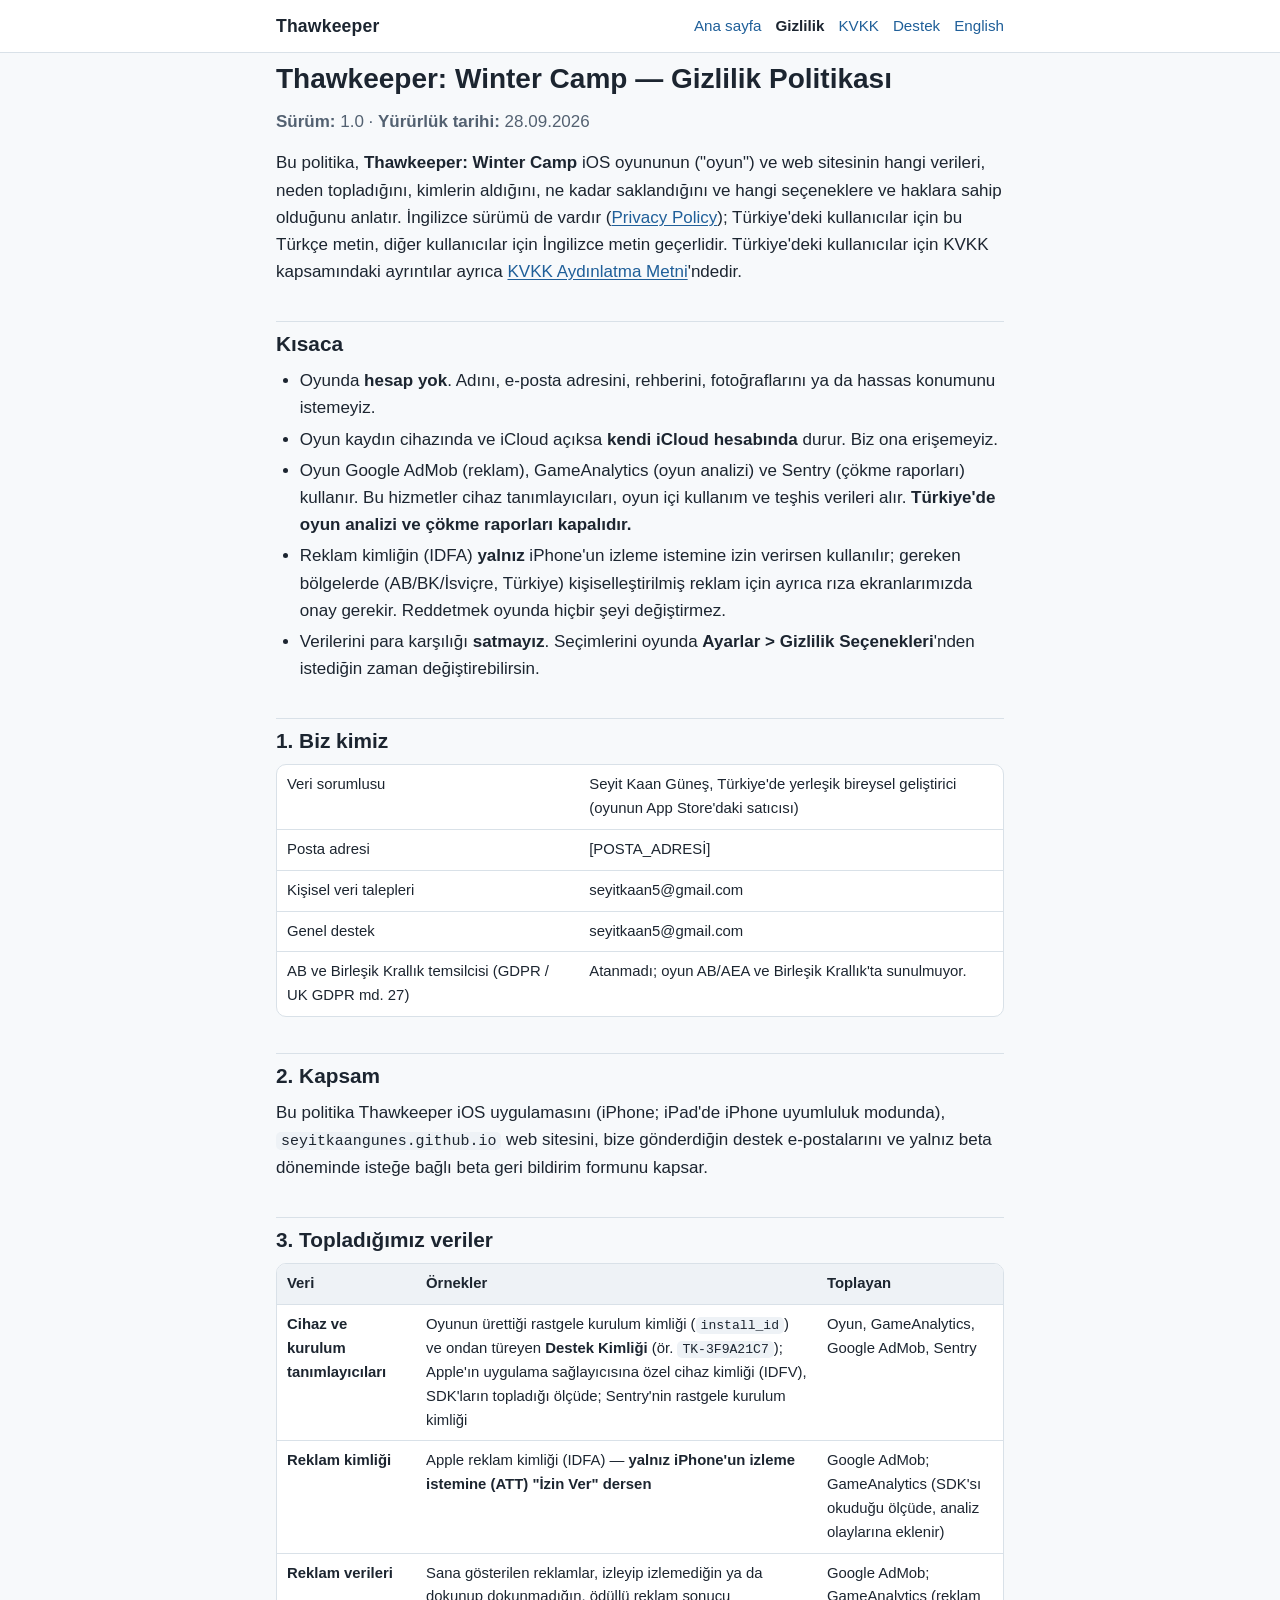
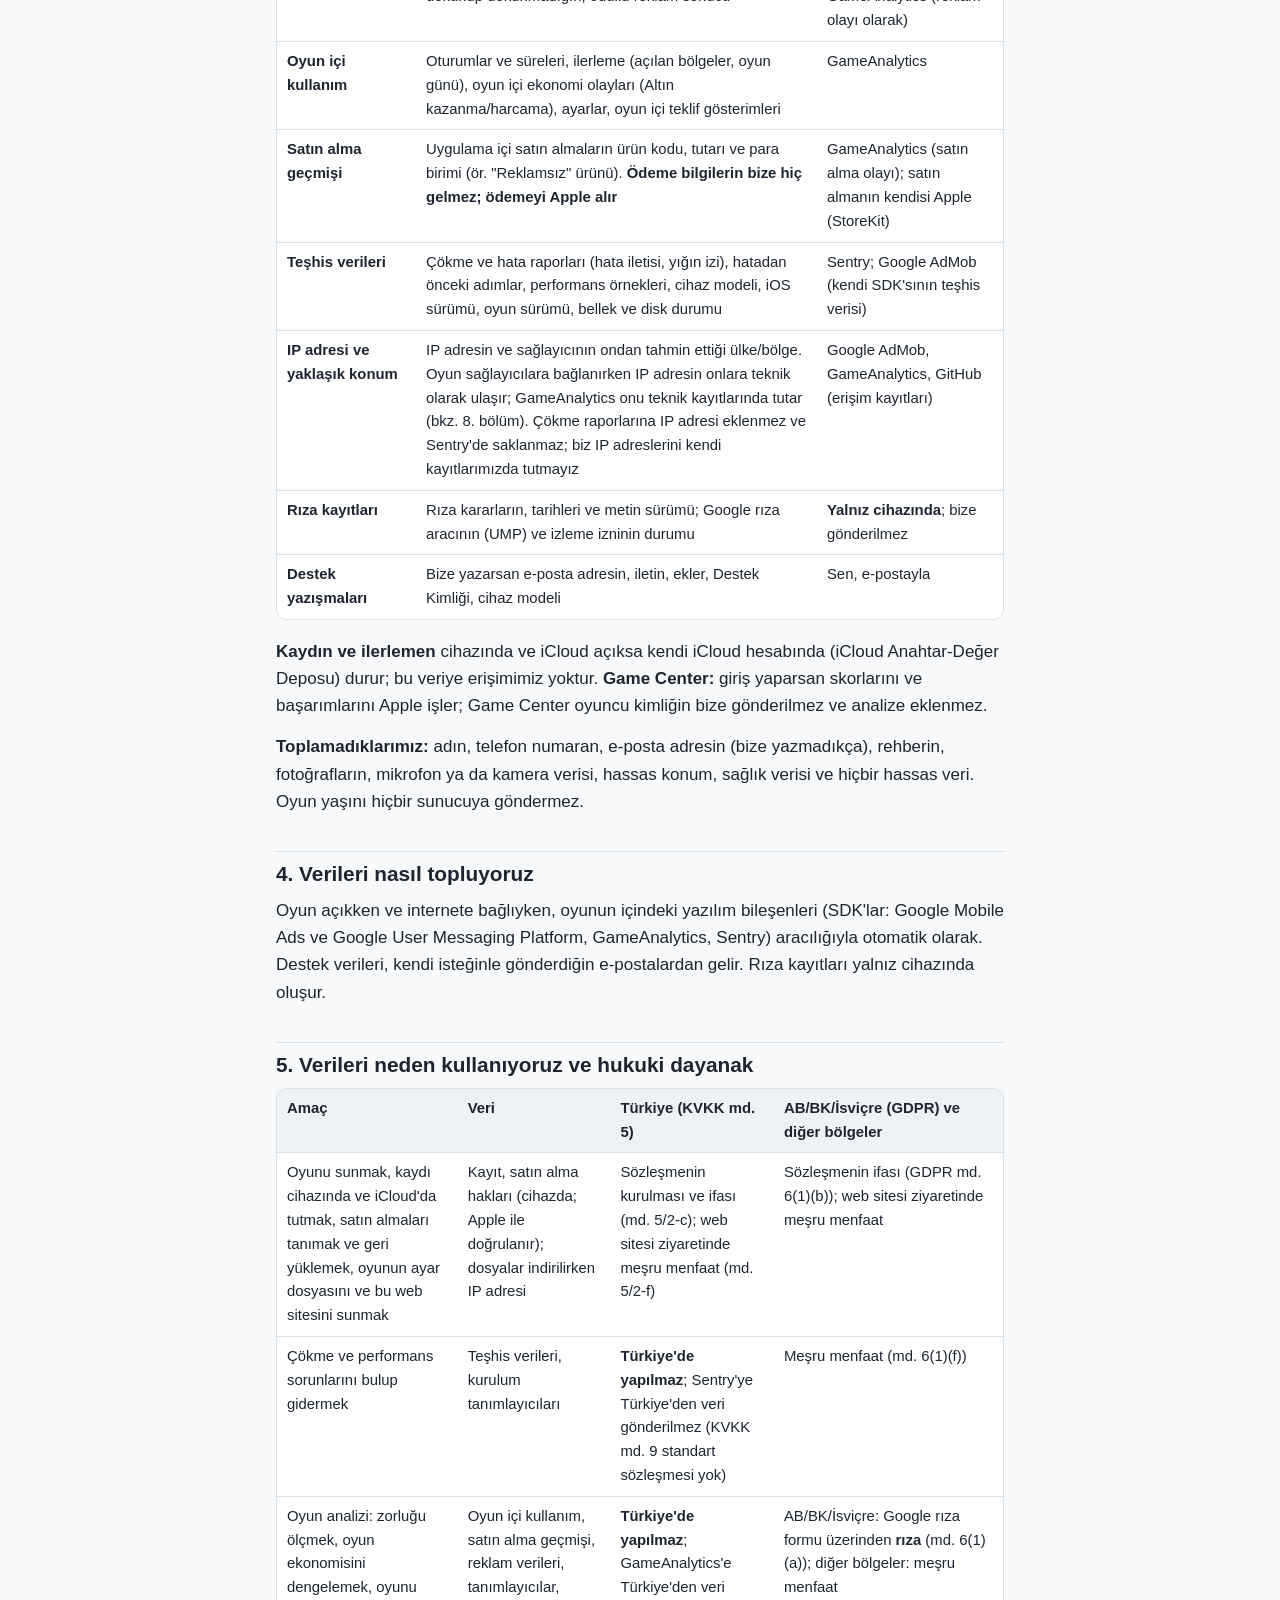
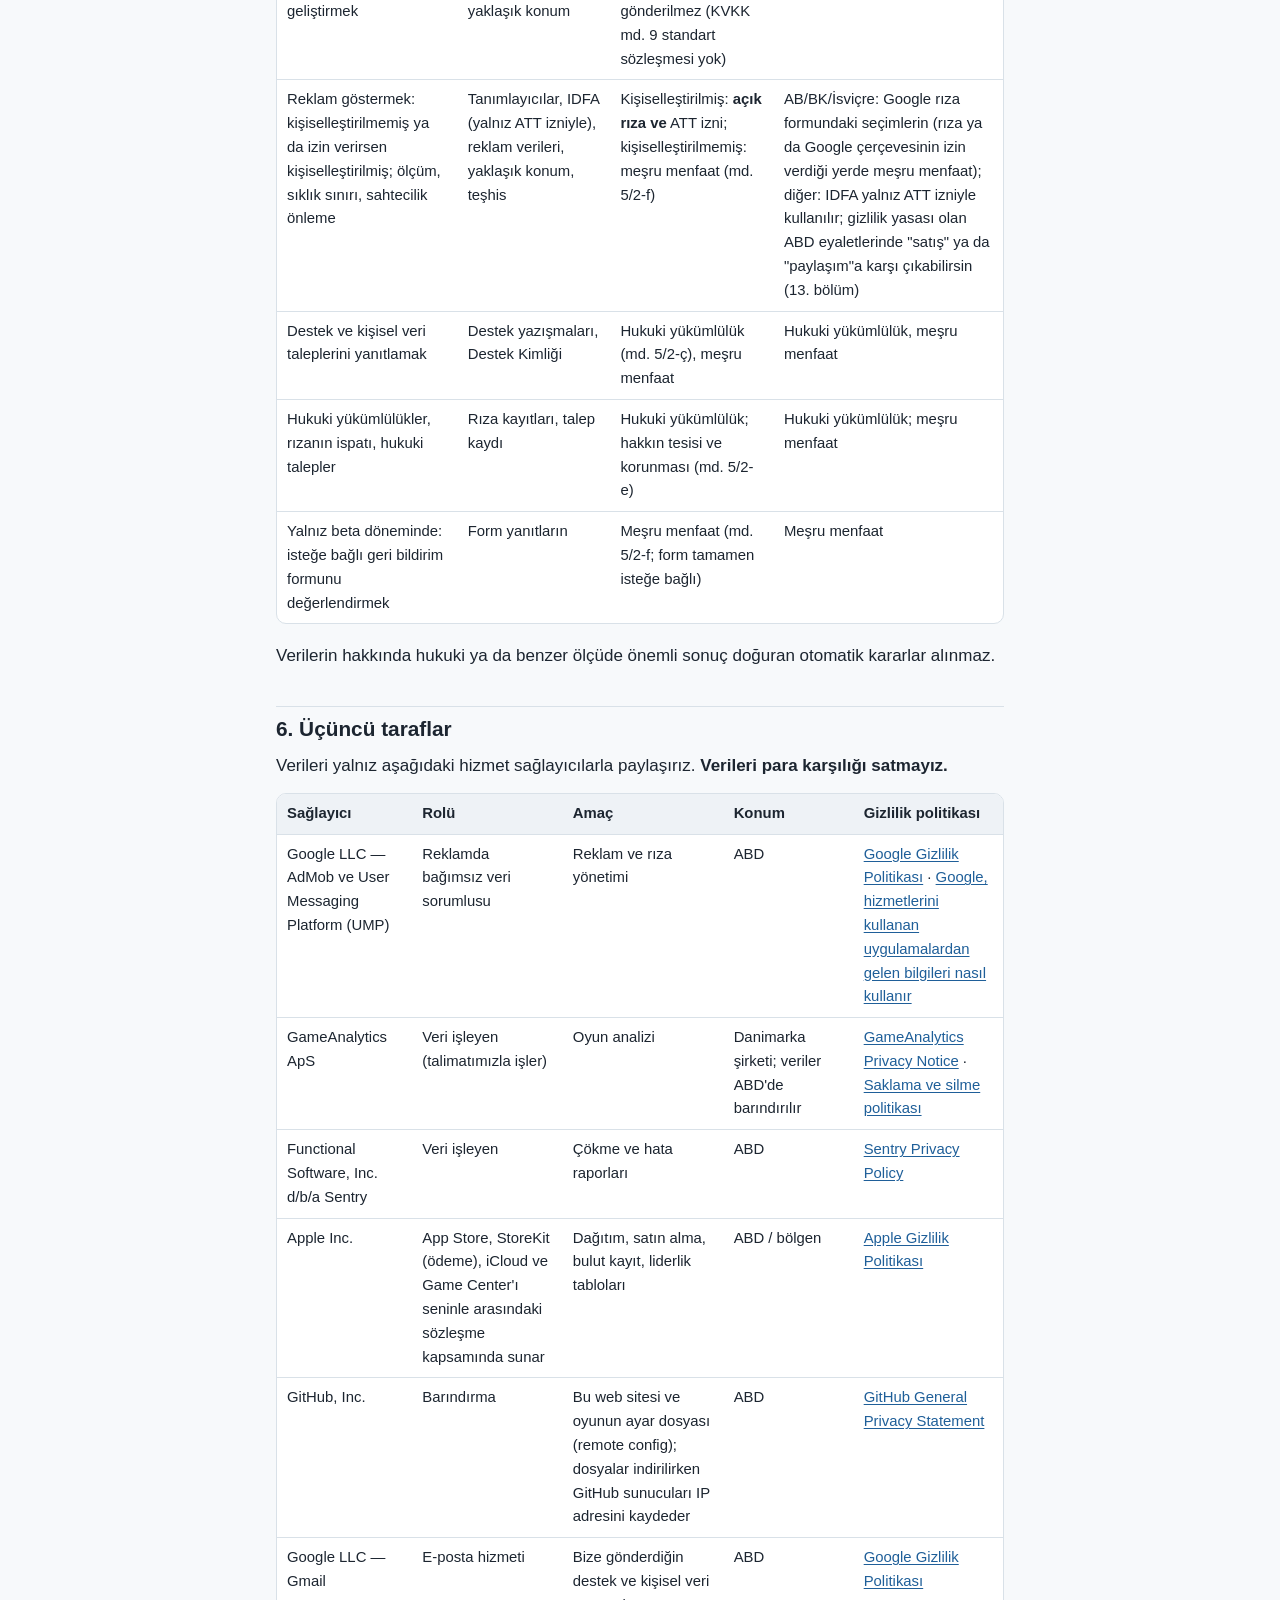
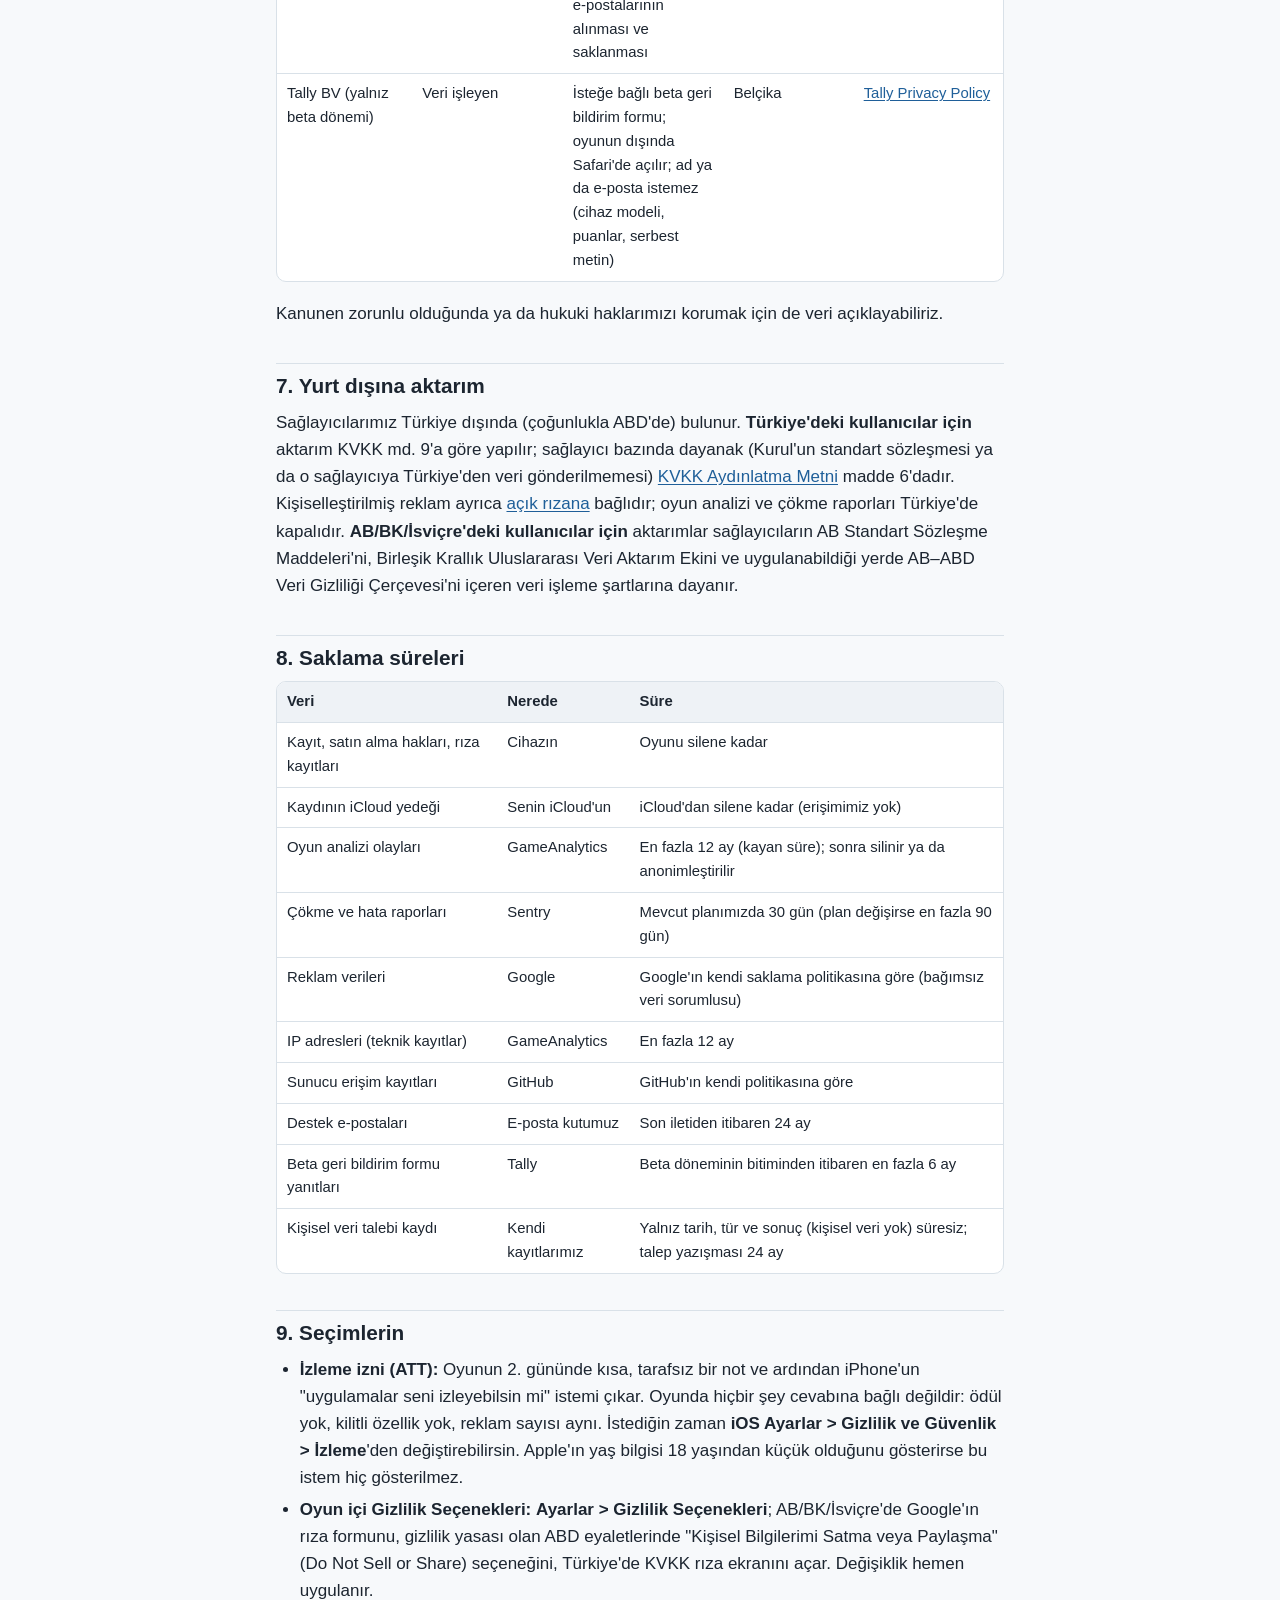
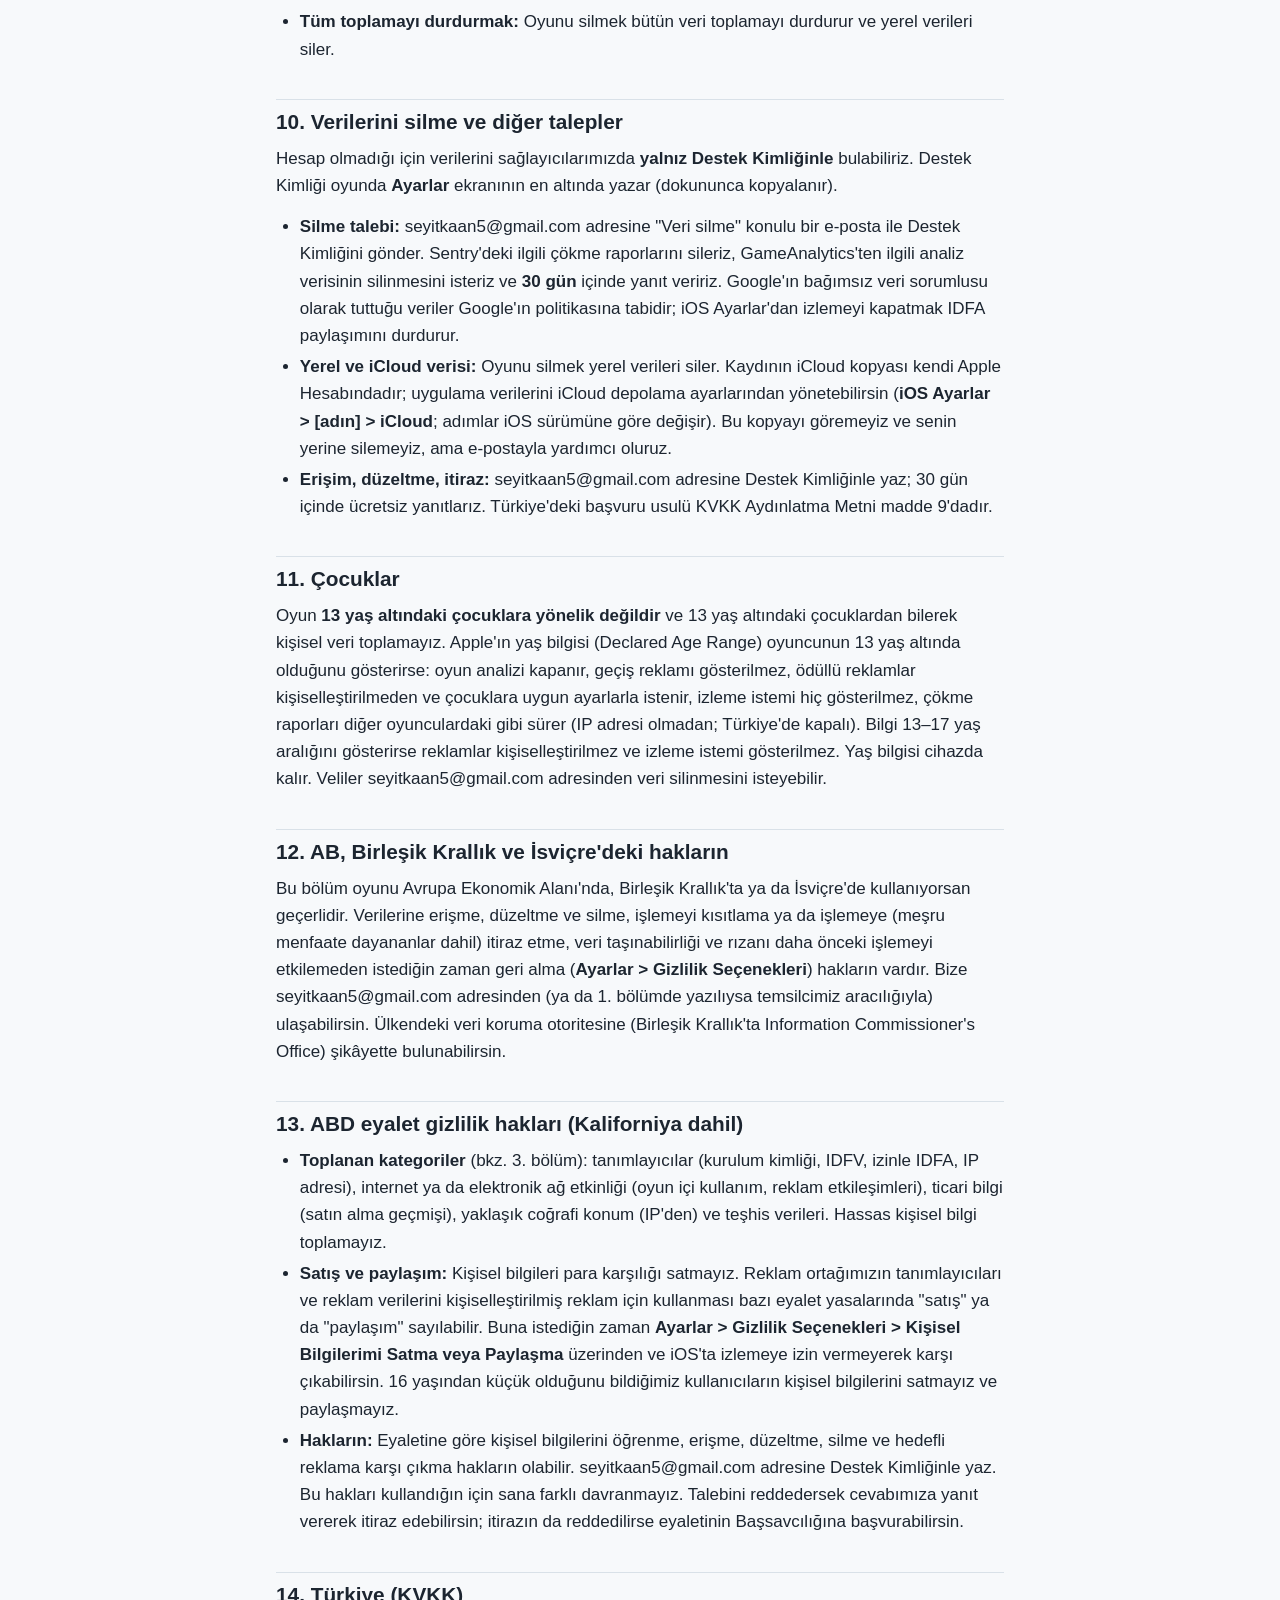
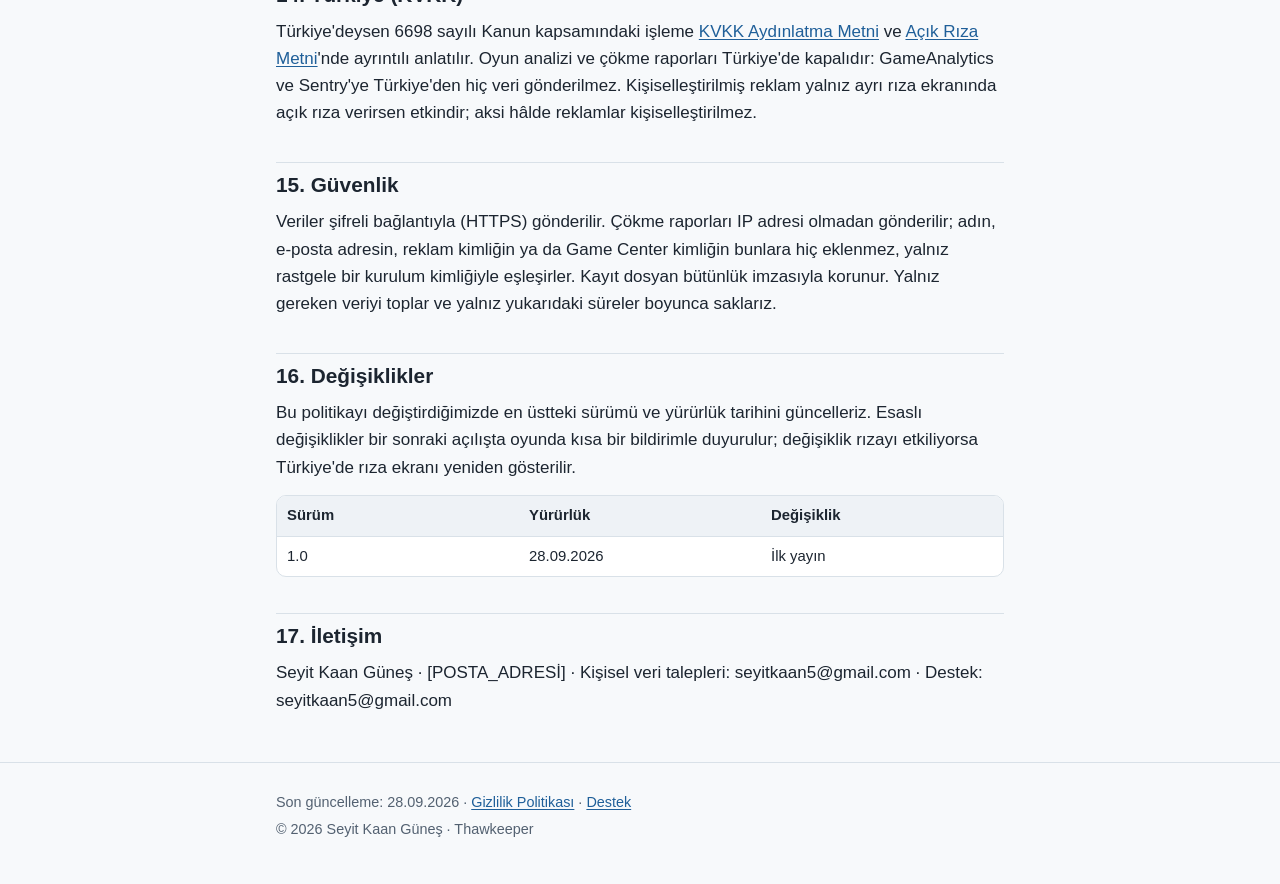
==== gizlilik.html @ 891bf7cd "chore(site): publish the Thawkeeper site" ====
<!doctype html>
<html lang="tr">
<head>
  <meta charset="utf-8">
  <meta name="viewport" content="width=device-width, initial-scale=1">
  <title>Gizlilik Politikası · Thawkeeper</title>
  <meta name="description" content="Thawkeeper: Winter Camp (iOS) gizlilik politikası.">
  <meta name="color-scheme" content="light dark">
  <link rel="icon" href="data:image/svg+xml,%3Csvg xmlns='http://www.w3.org/2000/svg' viewBox='0 0 32 32'%3E%3Ccircle cx='16' cy='16' r='15' fill='%23b4461f'/%3E%3Cpath d='M16 6c3 5 6 7 6 11a6 6 0 0 1-12 0c0-4 3-6 6-11z' fill='%23fff3e6'/%3E%3C/svg%3E">
  <link rel="stylesheet" href="style.css">
  <link rel="alternate" hreflang="en" href="privacy.html">
</head>
<body>
  <a class="skip" href="#main">İçeriğe geç</a>
  <header class="site-header">
    <div class="wrap">
      <a class="brand" href="./">Thawkeeper</a>
      <nav aria-label="Site menüsü">
      <a href="./">Ana sayfa</a>
      <a href="gizlilik.html" aria-current="page">Gizlilik</a>
      <a href="kvkk.html">KVKK</a>
      <a href="support.html#tr">Destek</a>
      <a href="privacy.html">English</a>
      </nav>
    </div>
  </header>
  <main id="main" class="wrap doc">
<h1 id="thawkeeper-winter-camp-gizlilik-politikasi">Thawkeeper: Winter Camp — Gizlilik Politikası</h1>
<p><strong>Sürüm:</strong> 1.0 · <strong>Yürürlük tarihi:</strong> 28.09.2026</p>
<p>Bu politika, <strong>Thawkeeper: Winter Camp</strong> iOS oyununun ("oyun") ve web sitesinin hangi verileri, neden topladığını, kimlerin aldığını, ne kadar saklandığını ve hangi seçeneklere ve haklara sahip olduğunu anlatır. İngilizce sürümü de vardır (<a href="privacy.html">Privacy Policy</a>); Türkiye'deki kullanıcılar için bu Türkçe metin, diğer kullanıcılar için İngilizce metin geçerlidir. Türkiye'deki kullanıcılar için KVKK kapsamındaki ayrıntılar ayrıca <a href="kvkk.html">KVKK Aydınlatma Metni</a>'ndedir.</p>
<h2 id="kisaca">Kısaca</h2>
<ul><li>Oyunda <strong>hesap yok</strong>. Adını, e-posta adresini, rehberini, fotoğraflarını ya da hassas konumunu istemeyiz.</li><li>Oyun kaydın cihazında ve iCloud açıksa <strong>kendi iCloud hesabında</strong> durur. Biz ona erişemeyiz.</li><li>Oyun Google AdMob (reklam), GameAnalytics (oyun analizi) ve Sentry (çökme raporları) kullanır. Bu hizmetler cihaz tanımlayıcıları, oyun içi kullanım ve teşhis verileri alır. <strong>Türkiye'de oyun analizi ve çökme raporları kapalıdır.</strong></li><li>Reklam kimliğin (IDFA) <strong>yalnız</strong> iPhone'un izleme istemine izin verirsen kullanılır; gereken bölgelerde (AB/BK/İsviçre, Türkiye) kişiselleştirilmiş reklam için ayrıca rıza ekranlarımızda onay gerekir. Reddetmek oyunda hiçbir şeyi değiştirmez.</li><li>Verilerini para karşılığı <strong>satmayız</strong>. Seçimlerini oyunda <strong>Ayarlar &gt; Gizlilik Seçenekleri</strong>'nden istediğin zaman değiştirebilirsin.</li></ul>
<h2 id="1-biz-kimiz">1. Biz kimiz</h2>
<div class="table-wrap"><table><tbody><tr><td>Veri sorumlusu</td><td>Seyit Kaan Güneş, Türkiye'de yerleşik bireysel geliştirici (oyunun App Store'daki satıcısı)</td></tr><tr><td>Posta adresi</td><td>[POSTA_ADRESİ]</td></tr><tr><td>Kişisel veri talepleri</td><td>seyitkaan5@gmail.com</td></tr><tr><td>Genel destek</td><td>seyitkaan5@gmail.com</td></tr><tr><td>AB ve Birleşik Krallık temsilcisi (GDPR / UK GDPR md. 27)</td><td>Atanmadı; oyun AB/AEA ve Birleşik Krallık'ta sunulmuyor.</td></tr></tbody></table></div>
<h2 id="2-kapsam">2. Kapsam</h2>
<p>Bu politika Thawkeeper iOS uygulamasını (iPhone; iPad'de iPhone uyumluluk modunda), <code>seyitkaangunes.github.io</code> web sitesini, bize gönderdiğin destek e-postalarını ve yalnız beta döneminde isteğe bağlı beta geri bildirim formunu kapsar.</p>
<h2 id="3-topladigimiz-veriler">3. Topladığımız veriler</h2>
<div class="table-wrap"><table class="stack"><thead><tr><th scope="col">Veri</th><th scope="col">Örnekler</th><th scope="col">Toplayan</th></tr></thead><tbody><tr><td data-label="Veri"><strong>Cihaz ve kurulum tanımlayıcıları</strong></td><td data-label="Örnekler">Oyunun ürettiği rastgele kurulum kimliği (<code>install_id</code>) ve ondan türeyen <strong>Destek Kimliği</strong> (ör. <code>TK-3F9A21C7</code>); Apple'ın uygulama sağlayıcısına özel cihaz kimliği (IDFV), SDK'ların topladığı ölçüde; Sentry'nin rastgele kurulum kimliği</td><td data-label="Toplayan">Oyun, GameAnalytics, Google AdMob, Sentry</td></tr><tr><td data-label="Veri"><strong>Reklam kimliği</strong></td><td data-label="Örnekler">Apple reklam kimliği (IDFA) — <strong>yalnız iPhone'un izleme istemine (ATT) "İzin Ver" dersen</strong></td><td data-label="Toplayan">Google AdMob; GameAnalytics (SDK'sı okuduğu ölçüde, analiz olaylarına eklenir)</td></tr><tr><td data-label="Veri"><strong>Reklam verileri</strong></td><td data-label="Örnekler">Sana gösterilen reklamlar, izleyip izlemediğin ya da dokunup dokunmadığın, ödüllü reklam sonucu</td><td data-label="Toplayan">Google AdMob; GameAnalytics (reklam olayı olarak)</td></tr><tr><td data-label="Veri"><strong>Oyun içi kullanım</strong></td><td data-label="Örnekler">Oturumlar ve süreleri, ilerleme (açılan bölgeler, oyun günü), oyun içi ekonomi olayları (Altın kazanma/harcama), ayarlar, oyun içi teklif gösterimleri</td><td data-label="Toplayan">GameAnalytics</td></tr><tr><td data-label="Veri"><strong>Satın alma geçmişi</strong></td><td data-label="Örnekler">Uygulama içi satın almaların ürün kodu, tutarı ve para birimi (ör. "Reklamsız" ürünü). <strong>Ödeme bilgilerin bize hiç gelmez; ödemeyi Apple alır</strong></td><td data-label="Toplayan">GameAnalytics (satın alma olayı); satın almanın kendisi Apple (StoreKit)</td></tr><tr><td data-label="Veri"><strong>Teşhis verileri</strong></td><td data-label="Örnekler">Çökme ve hata raporları (hata iletisi, yığın izi), hatadan önceki adımlar, performans örnekleri, cihaz modeli, iOS sürümü, oyun sürümü, bellek ve disk durumu</td><td data-label="Toplayan">Sentry; Google AdMob (kendi SDK'sının teşhis verisi)</td></tr><tr><td data-label="Veri"><strong>IP adresi ve yaklaşık konum</strong></td><td data-label="Örnekler">IP adresin ve sağlayıcının ondan tahmin ettiği ülke/bölge. Oyun sağlayıcılara bağlanırken IP adresin onlara teknik olarak ulaşır; GameAnalytics onu teknik kayıtlarında tutar (bkz. 8. bölüm). Çökme raporlarına IP adresi eklenmez ve Sentry'de saklanmaz; biz IP adreslerini kendi kayıtlarımızda tutmayız</td><td data-label="Toplayan">Google AdMob, GameAnalytics, GitHub (erişim kayıtları)</td></tr><tr><td data-label="Veri"><strong>Rıza kayıtları</strong></td><td data-label="Örnekler">Rıza kararların, tarihleri ve metin sürümü; Google rıza aracının (UMP) ve izleme izninin durumu</td><td data-label="Toplayan"><strong>Yalnız cihazında</strong>; bize gönderilmez</td></tr><tr><td data-label="Veri"><strong>Destek yazışmaları</strong></td><td data-label="Örnekler">Bize yazarsan e-posta adresin, iletin, ekler, Destek Kimliği, cihaz modeli</td><td data-label="Toplayan">Sen, e-postayla</td></tr></tbody></table></div>
<p><strong>Kaydın ve ilerlemen</strong> cihazında ve iCloud açıksa kendi iCloud hesabında (iCloud Anahtar-Değer Deposu) durur; bu veriye erişimimiz yoktur. <strong>Game Center:</strong> giriş yaparsan skorlarını ve başarımlarını Apple işler; Game Center oyuncu kimliğin bize gönderilmez ve analize eklenmez.</p>
<p><strong>Toplamadıklarımız:</strong> adın, telefon numaran, e-posta adresin (bize yazmadıkça), rehberin, fotoğrafların, mikrofon ya da kamera verisi, hassas konum, sağlık verisi ve hiçbir hassas veri. Oyun yaşını hiçbir sunucuya göndermez.</p>
<h2 id="4-verileri-nasil-topluyoruz">4. Verileri nasıl topluyoruz</h2>
<p>Oyun açıkken ve internete bağlıyken, oyunun içindeki yazılım bileşenleri (SDK'lar: Google Mobile Ads ve Google User Messaging Platform, GameAnalytics, Sentry) aracılığıyla otomatik olarak. Destek verileri, kendi isteğinle gönderdiğin e-postalardan gelir. Rıza kayıtları yalnız cihazında oluşur.</p>
<h2 id="5-verileri-neden-kullaniyoruz-ve-hukuki-dayanak">5. Verileri neden kullanıyoruz ve hukuki dayanak</h2>
<div class="table-wrap"><table class="stack"><thead><tr><th scope="col">Amaç</th><th scope="col">Veri</th><th scope="col">Türkiye (KVKK md. 5)</th><th scope="col">AB/BK/İsviçre (GDPR) ve diğer bölgeler</th></tr></thead><tbody><tr><td data-label="Amaç">Oyunu sunmak, kaydı cihazında ve iCloud'da tutmak, satın almaları tanımak ve geri yüklemek, oyunun ayar dosyasını ve bu web sitesini sunmak</td><td data-label="Veri">Kayıt, satın alma hakları (cihazda; Apple ile doğrulanır); dosyalar indirilirken IP adresi</td><td data-label="Türkiye (KVKK md. 5)">Sözleşmenin kurulması ve ifası (md. 5/2-c); web sitesi ziyaretinde meşru menfaat (md. 5/2-f)</td><td data-label="AB/BK/İsviçre (GDPR) ve diğer bölgeler">Sözleşmenin ifası (GDPR md. 6(1)(b)); web sitesi ziyaretinde meşru menfaat</td></tr><tr><td data-label="Amaç">Çökme ve performans sorunlarını bulup gidermek</td><td data-label="Veri">Teşhis verileri, kurulum tanımlayıcıları</td><td data-label="Türkiye (KVKK md. 5)"><strong>Türkiye'de yapılmaz</strong>; Sentry'ye Türkiye'den veri gönderilmez (KVKK md. 9 standart sözleşmesi yok)</td><td data-label="AB/BK/İsviçre (GDPR) ve diğer bölgeler">Meşru menfaat (md. 6(1)(f))</td></tr><tr><td data-label="Amaç">Oyun analizi: zorluğu ölçmek, oyun ekonomisini dengelemek, oyunu geliştirmek</td><td data-label="Veri">Oyun içi kullanım, satın alma geçmişi, reklam verileri, tanımlayıcılar, yaklaşık konum</td><td data-label="Türkiye (KVKK md. 5)"><strong>Türkiye'de yapılmaz</strong>; GameAnalytics'e Türkiye'den veri gönderilmez (KVKK md. 9 standart sözleşmesi yok)</td><td data-label="AB/BK/İsviçre (GDPR) ve diğer bölgeler">AB/BK/İsviçre: Google rıza formu üzerinden <strong>rıza</strong> (md. 6(1)(a)); diğer bölgeler: meşru menfaat</td></tr><tr><td data-label="Amaç">Reklam göstermek: kişiselleştirilmemiş ya da izin verirsen kişiselleştirilmiş; ölçüm, sıklık sınırı, sahtecilik önleme</td><td data-label="Veri">Tanımlayıcılar, IDFA (yalnız ATT izniyle), reklam verileri, yaklaşık konum, teşhis</td><td data-label="Türkiye (KVKK md. 5)">Kişiselleştirilmiş: <strong>açık rıza ve</strong> ATT izni; kişiselleştirilmemiş: meşru menfaat (md. 5/2-f)</td><td data-label="AB/BK/İsviçre (GDPR) ve diğer bölgeler">AB/BK/İsviçre: Google rıza formundaki seçimlerin (rıza ya da Google çerçevesinin izin verdiği yerde meşru menfaat); diğer: IDFA yalnız ATT izniyle kullanılır; gizlilik yasası olan ABD eyaletlerinde "satış" ya da "paylaşım"a karşı çıkabilirsin (13. bölüm)</td></tr><tr><td data-label="Amaç">Destek ve kişisel veri taleplerini yanıtlamak</td><td data-label="Veri">Destek yazışmaları, Destek Kimliği</td><td data-label="Türkiye (KVKK md. 5)">Hukuki yükümlülük (md. 5/2-ç), meşru menfaat</td><td data-label="AB/BK/İsviçre (GDPR) ve diğer bölgeler">Hukuki yükümlülük, meşru menfaat</td></tr><tr><td data-label="Amaç">Hukuki yükümlülükler, rızanın ispatı, hukuki talepler</td><td data-label="Veri">Rıza kayıtları, talep kaydı</td><td data-label="Türkiye (KVKK md. 5)">Hukuki yükümlülük; hakkın tesisi ve korunması (md. 5/2-e)</td><td data-label="AB/BK/İsviçre (GDPR) ve diğer bölgeler">Hukuki yükümlülük; meşru menfaat</td></tr><tr><td data-label="Amaç">Yalnız beta döneminde: isteğe bağlı geri bildirim formunu değerlendirmek</td><td data-label="Veri">Form yanıtların</td><td data-label="Türkiye (KVKK md. 5)">Meşru menfaat (md. 5/2-f; form tamamen isteğe bağlı)</td><td data-label="AB/BK/İsviçre (GDPR) ve diğer bölgeler">Meşru menfaat</td></tr></tbody></table></div>
<p>Verilerin hakkında hukuki ya da benzer ölçüde önemli sonuç doğuran otomatik kararlar alınmaz.</p>
<h2 id="6-ucuncu-taraflar">6. Üçüncü taraflar</h2>
<p>Verileri yalnız aşağıdaki hizmet sağlayıcılarla paylaşırız. <strong>Verileri para karşılığı satmayız.</strong></p>
<div class="table-wrap"><table class="stack"><thead><tr><th scope="col">Sağlayıcı</th><th scope="col">Rolü</th><th scope="col">Amaç</th><th scope="col">Konum</th><th scope="col">Gizlilik politikası</th></tr></thead><tbody><tr><td data-label="Sağlayıcı">Google LLC — AdMob ve User Messaging Platform (UMP)</td><td data-label="Rolü">Reklamda bağımsız veri sorumlusu</td><td data-label="Amaç">Reklam ve rıza yönetimi</td><td data-label="Konum">ABD</td><td data-label="Gizlilik politikası"><a href="https://policies.google.com/privacy?hl=tr" rel="noopener">Google Gizlilik Politikası</a> · <a href="https://policies.google.com/technologies/partner-sites?hl=tr" rel="noopener">Google, hizmetlerini kullanan uygulamalardan gelen bilgileri nasıl kullanır</a></td></tr><tr><td data-label="Sağlayıcı">GameAnalytics ApS</td><td data-label="Rolü">Veri işleyen (talimatımızla işler)</td><td data-label="Amaç">Oyun analizi</td><td data-label="Konum">Danimarka şirketi; veriler ABD'de barındırılır</td><td data-label="Gizlilik politikası"><a href="https://www.gameanalytics.com/trust/privacy-notice" rel="noopener">GameAnalytics Privacy Notice</a> · <a href="https://www.gameanalytics.com/trust/data-retention-and-deletion-policy" rel="noopener">Saklama ve silme politikası</a></td></tr><tr><td data-label="Sağlayıcı">Functional Software, Inc. d/b/a Sentry</td><td data-label="Rolü">Veri işleyen</td><td data-label="Amaç">Çökme ve hata raporları</td><td data-label="Konum">ABD</td><td data-label="Gizlilik politikası"><a href="https://sentry.io/privacy/" rel="noopener">Sentry Privacy Policy</a></td></tr><tr><td data-label="Sağlayıcı">Apple Inc.</td><td data-label="Rolü">App Store, StoreKit (ödeme), iCloud ve Game Center'ı seninle arasındaki sözleşme kapsamında sunar</td><td data-label="Amaç">Dağıtım, satın alma, bulut kayıt, liderlik tabloları</td><td data-label="Konum">ABD / bölgen</td><td data-label="Gizlilik politikası"><a href="https://www.apple.com/tr/legal/privacy/" rel="noopener">Apple Gizlilik Politikası</a></td></tr><tr><td data-label="Sağlayıcı">GitHub, Inc.</td><td data-label="Rolü">Barındırma</td><td data-label="Amaç">Bu web sitesi ve oyunun ayar dosyası (remote config); dosyalar indirilirken GitHub sunucuları IP adresini kaydeder</td><td data-label="Konum">ABD</td><td data-label="Gizlilik politikası"><a href="https://docs.github.com/en/site-policy/privacy-policies/github-general-privacy-statement" rel="noopener">GitHub General Privacy Statement</a></td></tr><tr><td data-label="Sağlayıcı">Google LLC — Gmail</td><td data-label="Rolü">E-posta hizmeti</td><td data-label="Amaç">Bize gönderdiğin destek ve kişisel veri e-postalarının alınması ve saklanması</td><td data-label="Konum">ABD</td><td data-label="Gizlilik politikası"><a href="https://policies.google.com/privacy?hl=tr" rel="noopener">Google Gizlilik Politikası</a></td></tr><tr><td data-label="Sağlayıcı">Tally BV (yalnız beta dönemi)</td><td data-label="Rolü">Veri işleyen</td><td data-label="Amaç">İsteğe bağlı beta geri bildirim formu; oyunun dışında Safari'de açılır; ad ya da e-posta istemez (cihaz modeli, puanlar, serbest metin)</td><td data-label="Konum">Belçika</td><td data-label="Gizlilik politikası"><a href="https://tally.so/help/privacy-policy" rel="noopener">Tally Privacy Policy</a></td></tr></tbody></table></div>
<p>Kanunen zorunlu olduğunda ya da hukuki haklarımızı korumak için de veri açıklayabiliriz.</p>
<h2 id="7-yurt-disina-aktarim">7. Yurt dışına aktarım</h2>
<p>Sağlayıcılarımız Türkiye dışında (çoğunlukla ABD'de) bulunur. <strong>Türkiye'deki kullanıcılar için</strong> aktarım KVKK md. 9'a göre yapılır; sağlayıcı bazında dayanak (Kurul'un standart sözleşmesi ya da o sağlayıcıya Türkiye'den veri gönderilmemesi) <a href="kvkk.html">KVKK Aydınlatma Metni</a> madde 6'dadır. Kişiselleştirilmiş reklam ayrıca <a href="acik-riza.html">açık rızana</a> bağlıdır; oyun analizi ve çökme raporları Türkiye'de kapalıdır. <strong>AB/BK/İsviçre'deki kullanıcılar için</strong> aktarımlar sağlayıcıların AB Standart Sözleşme Maddeleri'ni, Birleşik Krallık Uluslararası Veri Aktarım Ekini ve uygulanabildiği yerde AB–ABD Veri Gizliliği Çerçevesi'ni içeren veri işleme şartlarına dayanır.</p>
<h2 id="8-saklama-sureleri">8. Saklama süreleri</h2>
<div class="table-wrap"><table class="stack"><thead><tr><th scope="col">Veri</th><th scope="col">Nerede</th><th scope="col">Süre</th></tr></thead><tbody><tr><td data-label="Veri">Kayıt, satın alma hakları, rıza kayıtları</td><td data-label="Nerede">Cihazın</td><td data-label="Süre">Oyunu silene kadar</td></tr><tr><td data-label="Veri">Kaydının iCloud yedeği</td><td data-label="Nerede">Senin iCloud'un</td><td data-label="Süre">iCloud'dan silene kadar (erişimimiz yok)</td></tr><tr><td data-label="Veri">Oyun analizi olayları</td><td data-label="Nerede">GameAnalytics</td><td data-label="Süre">En fazla 12 ay (kayan süre); sonra silinir ya da anonimleştirilir</td></tr><tr><td data-label="Veri">Çökme ve hata raporları</td><td data-label="Nerede">Sentry</td><td data-label="Süre">Mevcut planımızda 30 gün (plan değişirse en fazla 90 gün)</td></tr><tr><td data-label="Veri">Reklam verileri</td><td data-label="Nerede">Google</td><td data-label="Süre">Google'ın kendi saklama politikasına göre (bağımsız veri sorumlusu)</td></tr><tr><td data-label="Veri">IP adresleri (teknik kayıtlar)</td><td data-label="Nerede">GameAnalytics</td><td data-label="Süre">En fazla 12 ay</td></tr><tr><td data-label="Veri">Sunucu erişim kayıtları</td><td data-label="Nerede">GitHub</td><td data-label="Süre">GitHub'ın kendi politikasına göre</td></tr><tr><td data-label="Veri">Destek e-postaları</td><td data-label="Nerede">E-posta kutumuz</td><td data-label="Süre">Son iletiden itibaren 24 ay</td></tr><tr><td data-label="Veri">Beta geri bildirim formu yanıtları</td><td data-label="Nerede">Tally</td><td data-label="Süre">Beta döneminin bitiminden itibaren en fazla 6 ay</td></tr><tr><td data-label="Veri">Kişisel veri talebi kaydı</td><td data-label="Nerede">Kendi kayıtlarımız</td><td data-label="Süre">Yalnız tarih, tür ve sonuç (kişisel veri yok) süresiz; talep yazışması 24 ay</td></tr></tbody></table></div>
<h2 id="9-secimlerin">9. Seçimlerin</h2>
<ul><li><strong>İzleme izni (ATT):</strong> Oyunun 2. gününde kısa, tarafsız bir not ve ardından iPhone'un "uygulamalar seni izleyebilsin mi" istemi çıkar. Oyunda hiçbir şey cevabına bağlı değildir: ödül yok, kilitli özellik yok, reklam sayısı aynı. İstediğin zaman <strong>iOS Ayarlar &gt; Gizlilik ve Güvenlik &gt; İzleme</strong>'den değiştirebilirsin. Apple'ın yaş bilgisi 18 yaşından küçük olduğunu gösterirse bu istem hiç gösterilmez.</li><li><strong>Oyun içi Gizlilik Seçenekleri:</strong> <strong>Ayarlar &gt; Gizlilik Seçenekleri</strong>; AB/BK/İsviçre'de Google'ın rıza formunu, gizlilik yasası olan ABD eyaletlerinde "Kişisel Bilgilerimi Satma veya Paylaşma" (Do Not Sell or Share) seçeneğini, Türkiye'de KVKK rıza ekranını açar. Değişiklik hemen uygulanır.</li><li><strong>Tüm toplamayı durdurmak:</strong> Oyunu silmek bütün veri toplamayı durdurur ve yerel verileri siler.</li></ul>
<h2 id="10-verilerini-silme-ve-diger-talepler">10. Verilerini silme ve diğer talepler</h2>
<p>Hesap olmadığı için verilerini sağlayıcılarımızda <strong>yalnız Destek Kimliğinle</strong> bulabiliriz. Destek Kimliği oyunda <strong>Ayarlar</strong> ekranının en altında yazar (dokununca kopyalanır).</p>
<ul><li><strong>Silme talebi:</strong> seyitkaan5@gmail.com adresine "Veri silme" konulu bir e-posta ile Destek Kimliğini gönder. Sentry'deki ilgili çökme raporlarını sileriz, GameAnalytics'ten ilgili analiz verisinin silinmesini isteriz ve <strong>30 gün</strong> içinde yanıt veririz. Google'ın bağımsız veri sorumlusu olarak tuttuğu veriler Google'ın politikasına tabidir; iOS Ayarlar'dan izlemeyi kapatmak IDFA paylaşımını durdurur.</li><li><strong>Yerel ve iCloud verisi:</strong> Oyunu silmek yerel verileri siler. Kaydının iCloud kopyası kendi Apple Hesabındadır; uygulama verilerini iCloud depolama ayarlarından yönetebilirsin (<strong>iOS Ayarlar &gt; [adın] &gt; iCloud</strong>; adımlar iOS sürümüne göre değişir). Bu kopyayı göremeyiz ve senin yerine silemeyiz, ama e-postayla yardımcı oluruz.</li><li><strong>Erişim, düzeltme, itiraz:</strong> seyitkaan5@gmail.com adresine Destek Kimliğinle yaz; 30 gün içinde ücretsiz yanıtlarız. Türkiye'deki başvuru usulü KVKK Aydınlatma Metni madde 9'dadır.</li></ul>
<h2 id="11-cocuklar">11. Çocuklar</h2>
<p>Oyun <strong>13 yaş altındaki çocuklara yönelik değildir</strong> ve 13 yaş altındaki çocuklardan bilerek kişisel veri toplamayız. Apple'ın yaş bilgisi (Declared Age Range) oyuncunun 13 yaş altında olduğunu gösterirse: oyun analizi kapanır, geçiş reklamı gösterilmez, ödüllü reklamlar kişiselleştirilmeden ve çocuklara uygun ayarlarla istenir, izleme istemi hiç gösterilmez, çökme raporları diğer oyunculardaki gibi sürer (IP adresi olmadan; Türkiye'de kapalı). Bilgi 13–17 yaş aralığını gösterirse reklamlar kişiselleştirilmez ve izleme istemi gösterilmez. Yaş bilgisi cihazda kalır. Veliler seyitkaan5@gmail.com adresinden veri silinmesini isteyebilir.</p>
<h2 id="12-ab-birlesik-krallik-ve-isvicre-deki-haklarin">12. AB, Birleşik Krallık ve İsviçre'deki hakların</h2>
<p>Bu bölüm oyunu Avrupa Ekonomik Alanı'nda, Birleşik Krallık'ta ya da İsviçre'de kullanıyorsan geçerlidir. Verilerine erişme, düzeltme ve silme, işlemeyi kısıtlama ya da işlemeye (meşru menfaate dayananlar dahil) itiraz etme, veri taşınabilirliği ve rızanı daha önceki işlemeyi etkilemeden istediğin zaman geri alma (<strong>Ayarlar &gt; Gizlilik Seçenekleri</strong>) hakların vardır. Bize seyitkaan5@gmail.com adresinden (ya da 1. bölümde yazılıysa temsilcimiz aracılığıyla) ulaşabilirsin. Ülkendeki veri koruma otoritesine (Birleşik Krallık'ta Information Commissioner's Office) şikâyette bulunabilirsin.</p>
<h2 id="13-abd-eyalet-gizlilik-haklari-kaliforniya-dahil">13. ABD eyalet gizlilik hakları (Kaliforniya dahil)</h2>
<ul><li><strong>Toplanan kategoriler</strong> (bkz. 3. bölüm): tanımlayıcılar (kurulum kimliği, IDFV, izinle IDFA, IP adresi), internet ya da elektronik ağ etkinliği (oyun içi kullanım, reklam etkileşimleri), ticari bilgi (satın alma geçmişi), yaklaşık coğrafi konum (IP'den) ve teşhis verileri. Hassas kişisel bilgi toplamayız.</li><li><strong>Satış ve paylaşım:</strong> Kişisel bilgileri para karşılığı satmayız. Reklam ortağımızın tanımlayıcıları ve reklam verilerini kişiselleştirilmiş reklam için kullanması bazı eyalet yasalarında "satış" ya da "paylaşım" sayılabilir. Buna istediğin zaman <strong>Ayarlar &gt; Gizlilik Seçenekleri &gt; Kişisel Bilgilerimi Satma veya Paylaşma</strong> üzerinden ve iOS'ta izlemeye izin vermeyerek karşı çıkabilirsin. 16 yaşından küçük olduğunu bildiğimiz kullanıcıların kişisel bilgilerini satmayız ve paylaşmayız.</li><li><strong>Hakların:</strong> Eyaletine göre kişisel bilgilerini öğrenme, erişme, düzeltme, silme ve hedefli reklama karşı çıkma hakların olabilir. seyitkaan5@gmail.com adresine Destek Kimliğinle yaz. Bu hakları kullandığın için sana farklı davranmayız. Talebini reddedersek cevabımıza yanıt vererek itiraz edebilirsin; itirazın da reddedilirse eyaletinin Başsavcılığına başvurabilirsin.</li></ul>
<h2 id="14-turkiye-kvkk">14. Türkiye (KVKK)</h2>
<p>Türkiye'deysen 6698 sayılı Kanun kapsamındaki işleme <a href="kvkk.html">KVKK Aydınlatma Metni</a> ve <a href="acik-riza.html">Açık Rıza Metni</a>'nde ayrıntılı anlatılır. Oyun analizi ve çökme raporları Türkiye'de kapalıdır: GameAnalytics ve Sentry'ye Türkiye'den hiç veri gönderilmez. Kişiselleştirilmiş reklam yalnız ayrı rıza ekranında açık rıza verirsen etkindir; aksi hâlde reklamlar kişiselleştirilmez.</p>
<h2 id="15-guvenlik">15. Güvenlik</h2>
<p>Veriler şifreli bağlantıyla (HTTPS) gönderilir. Çökme raporları IP adresi olmadan gönderilir; adın, e-posta adresin, reklam kimliğin ya da Game Center kimliğin bunlara hiç eklenmez, yalnız rastgele bir kurulum kimliğiyle eşleşirler. Kayıt dosyan bütünlük imzasıyla korunur. Yalnız gereken veriyi toplar ve yalnız yukarıdaki süreler boyunca saklarız.</p>
<h2 id="16-degisiklikler">16. Değişiklikler</h2>
<p>Bu politikayı değiştirdiğimizde en üstteki sürümü ve yürürlük tarihini güncelleriz. Esaslı değişiklikler bir sonraki açılışta oyunda kısa bir bildirimle duyurulur; değişiklik rızayı etkiliyorsa Türkiye'de rıza ekranı yeniden gösterilir.</p>
<div class="table-wrap"><table class="stack"><thead><tr><th scope="col">Sürüm</th><th scope="col">Yürürlük</th><th scope="col">Değişiklik</th></tr></thead><tbody><tr><td data-label="Sürüm">1.0</td><td data-label="Yürürlük">28.09.2026</td><td data-label="Değişiklik">İlk yayın</td></tr></tbody></table></div>
<h2 id="17-iletisim">17. İletişim</h2>
<p>Seyit Kaan Güneş · [POSTA_ADRESİ] · Kişisel veri talepleri: seyitkaan5@gmail.com · Destek: seyitkaan5@gmail.com</p>
  </main>
  <footer class="site-footer">
    <div class="wrap">
      <p>Son güncelleme: 28.09.2026 · <a href="gizlilik.html">Gizlilik Politikası</a> · <a href="support.html#tr">Destek</a></p>
      <p>© 2026 Seyit Kaan Güneş · Thawkeeper</p>
    </div>
  </footer>
</body>
</html>
---- style.css ----
/* Thawkeeper site: single stylesheet, no external resources. Light/dark via prefers-color-scheme. */
:root {
  --bg: #f7f9fb;
  --surface: #ffffff;
  --text: #1c2530;
  --muted: #536171;
  --border: #d9e1e8;
  --accent: #b4461f;
  --accent-text: #ffffff;
  --link: #1f5f99;
  --code-bg: #eef2f6;
  --quote-bg: #fff6ec;
  --quote-border: #e2a064;
  --radius: 10px;
  --wrap: 760px;
  color-scheme: light dark;
}

@media (prefers-color-scheme: dark) {
  :root {
    --bg: #0f151b;
    --surface: #17202a;
    --text: #e3e9ef;
    --muted: #9aa8b6;
    --border: #2a3643;
    --accent: #f08a5d;
    --accent-text: #1a0f0a;
    --link: #8cc4ff;
    --code-bg: #1f2a36;
    --quote-bg: #241c16;
    --quote-border: #a8683a;
  }
}

*,
*::before,
*::after {
  box-sizing: border-box;
}

html {
  -webkit-text-size-adjust: 100%;
  text-size-adjust: 100%;
}

body {
  margin: 0;
  background: var(--bg);
  color: var(--text);
  font-family: -apple-system, BlinkMacSystemFont, "Segoe UI", Roboto, "Helvetica Neue", Arial, sans-serif;
  font-size: 17px;
  line-height: 1.6;
  overflow-wrap: break-word;
}

.wrap {
  max-width: var(--wrap);
  margin: 0 auto;
  padding: 0 16px;
}

a {
  color: var(--link);
  text-underline-offset: 2px;
}

a:focus-visible,
summary:focus-visible {
  outline: 3px solid var(--accent);
  outline-offset: 2px;
  border-radius: 4px;
}

.skip {
  position: absolute;
  left: -9999px;
}

.skip:focus {
  left: 16px;
  top: 8px;
  background: var(--surface);
  padding: 8px 12px;
  z-index: 10;
}

/* Header and footer */
.site-header {
  background: var(--surface);
  border-bottom: 1px solid var(--border);
}

.site-header .wrap {
  display: flex;
  flex-wrap: wrap;
  align-items: center;
  justify-content: space-between;
  gap: 8px 16px;
  padding-top: 12px;
  padding-bottom: 12px;
}

.brand {
  font-weight: 700;
  font-size: 1.1rem;
  color: var(--text);
  text-decoration: none;
  letter-spacing: 0.01em;
}

.site-header nav {
  display: flex;
  flex-wrap: wrap;
  gap: 4px 14px;
  font-size: 0.95rem;
}

.site-header nav a {
  text-decoration: none;
}

.site-header nav a[aria-current="page"] {
  color: var(--text);
  font-weight: 600;
}

.site-footer {
  margin-top: 48px;
  padding: 24px 0 40px;
  border-top: 1px solid var(--border);
  color: var(--muted);
  font-size: 0.9rem;
}

.site-footer p {
  margin: 4px 0;
}

/* Documents */
main {
  padding-top: 24px;
}

h1 {
  font-size: 1.75rem;
  line-height: 1.25;
  margin: 8px 0 12px;
}

h2 {
  font-size: 1.3rem;
  line-height: 1.3;
  margin: 36px 0 10px;
  padding-top: 8px;
  border-top: 1px solid var(--border);
}

h3 {
  font-size: 1.1rem;
  margin: 24px 0 8px;
}

h4 {
  font-size: 1rem;
  margin: 20px 0 6px;
}

h1 + p,
.meta {
  color: var(--muted);
}

p,
ul,
ol {
  margin: 0 0 14px;
}

ul,
ol {
  padding-left: 1.4em;
}

li {
  margin: 4px 0;
}

hr {
  border: 0;
  border-top: 1px solid var(--border);
  margin: 32px 0;
}

code {
  font-family: ui-monospace, SFMono-Regular, Menlo, Consolas, monospace;
  font-size: 0.88em;
  background: var(--code-bg);
  padding: 1px 5px;
  border-radius: 5px;
}

pre {
  background: var(--code-bg);
  padding: 12px;
  border-radius: var(--radius);
  overflow-x: auto;
}

pre code {
  padding: 0;
  background: none;
}

blockquote {
  margin: 16px 0;
  padding: 10px 14px;
  background: var(--quote-bg);
  border-left: 4px solid var(--quote-border);
  border-radius: 0 var(--radius) var(--radius) 0;
}

blockquote p {
  margin: 0;
}

/* Tables scroll inside their own box; the page never scrolls sideways. */
.table-wrap {
  width: 100%;
  overflow-x: auto;
  -webkit-overflow-scrolling: touch;
  margin: 0 0 18px;
  border: 1px solid var(--border);
  border-radius: var(--radius);
  background: var(--surface);
}

table {
  border-collapse: collapse;
  width: 100%;
  font-size: 0.93rem;
}

th,
td {
  text-align: left;
  vertical-align: top;
  padding: 8px 10px;
  border-bottom: 1px solid var(--border);
  min-width: 7.5rem;
  overflow-wrap: anywhere;
}

th {
  background: var(--code-bg);
  font-weight: 600;
}

tr:last-child td {
  border-bottom: 0;
}

/* Narrow screens: tables with 3+ columns become stacked cards (label from data-label). */
@media (max-width: 640px) {
  table.stack thead {
    position: absolute;
    width: 1px;
    height: 1px;
    overflow: hidden;
    clip: rect(0 0 0 0);
  }

  table.stack,
  table.stack tbody,
  table.stack tr,
  table.stack td {
    display: block;
    width: 100%;
  }

  table.stack tr {
    padding: 8px 0;
    border-bottom: 1px solid var(--border);
  }

  table.stack tr:last-child {
    border-bottom: 0;
  }

  table.stack td {
    min-width: 0;
    border-bottom: 0;
    padding: 3px 12px;
  }

  table.stack td::before {
    content: attr(data-label);
    display: block;
    font-size: 0.8rem;
    font-weight: 600;
    color: var(--muted);
    text-transform: uppercase;
    letter-spacing: 0.03em;
  }

  table.stack td:first-child {
    font-weight: 600;
  }
}

/* FAQ */
details {
  background: var(--surface);
  border: 1px solid var(--border);
  border-radius: var(--radius);
  margin: 0 0 10px;
  padding: 0 14px;
}

summary {
  cursor: pointer;
  font-weight: 600;
  padding: 12px 0;
}

details p {
  margin: 0 0 14px;
}

/* Home page */
.hero {
  padding: 32px 0 8px;
}

.hero h1 {
  font-size: 2.1rem;
  margin-bottom: 4px;
}

.tagline {
  font-size: 1.15rem;
  color: var(--muted);
  margin-bottom: 20px;
}

.badge-row {
  display: flex;
  flex-wrap: wrap;
  gap: 10px;
  margin: 20px 0 8px;
}

.button {
  display: inline-block;
  padding: 11px 18px;
  border-radius: 999px;
  background: var(--accent);
  color: var(--accent-text);
  font-weight: 600;
  text-decoration: none;
}

.button.secondary {
  background: transparent;
  color: var(--text);
  border: 1px solid var(--border);
}

.pill-list {
  list-style: none;
  padding: 0;
  display: flex;
  flex-wrap: wrap;
  gap: 8px;
}

.pill-list li {
  margin: 0;
  padding: 4px 12px;
  border: 1px solid var(--border);
  border-radius: 999px;
  background: var(--surface);
  font-size: 0.92rem;
}

.card-grid {
  display: grid;
  grid-template-columns: repeat(auto-fit, minmax(200px, 1fr));
  gap: 12px;
  margin: 12px 0 20px;
}

.card {
  display: block;
  padding: 14px 16px;
  border: 1px solid var(--border);
  border-radius: var(--radius);
  background: var(--surface);
  color: var(--text);
  text-decoration: none;
}

.card strong {
  display: block;
  color: var(--link);
}

.card span {
  color: var(--muted);
  font-size: 0.92rem;
}

@media (max-width: 480px) {
  body {
    font-size: 16px;
  }

  h1 {
    font-size: 1.5rem;
  }

  .hero h1 {
    font-size: 1.75rem;
  }
}
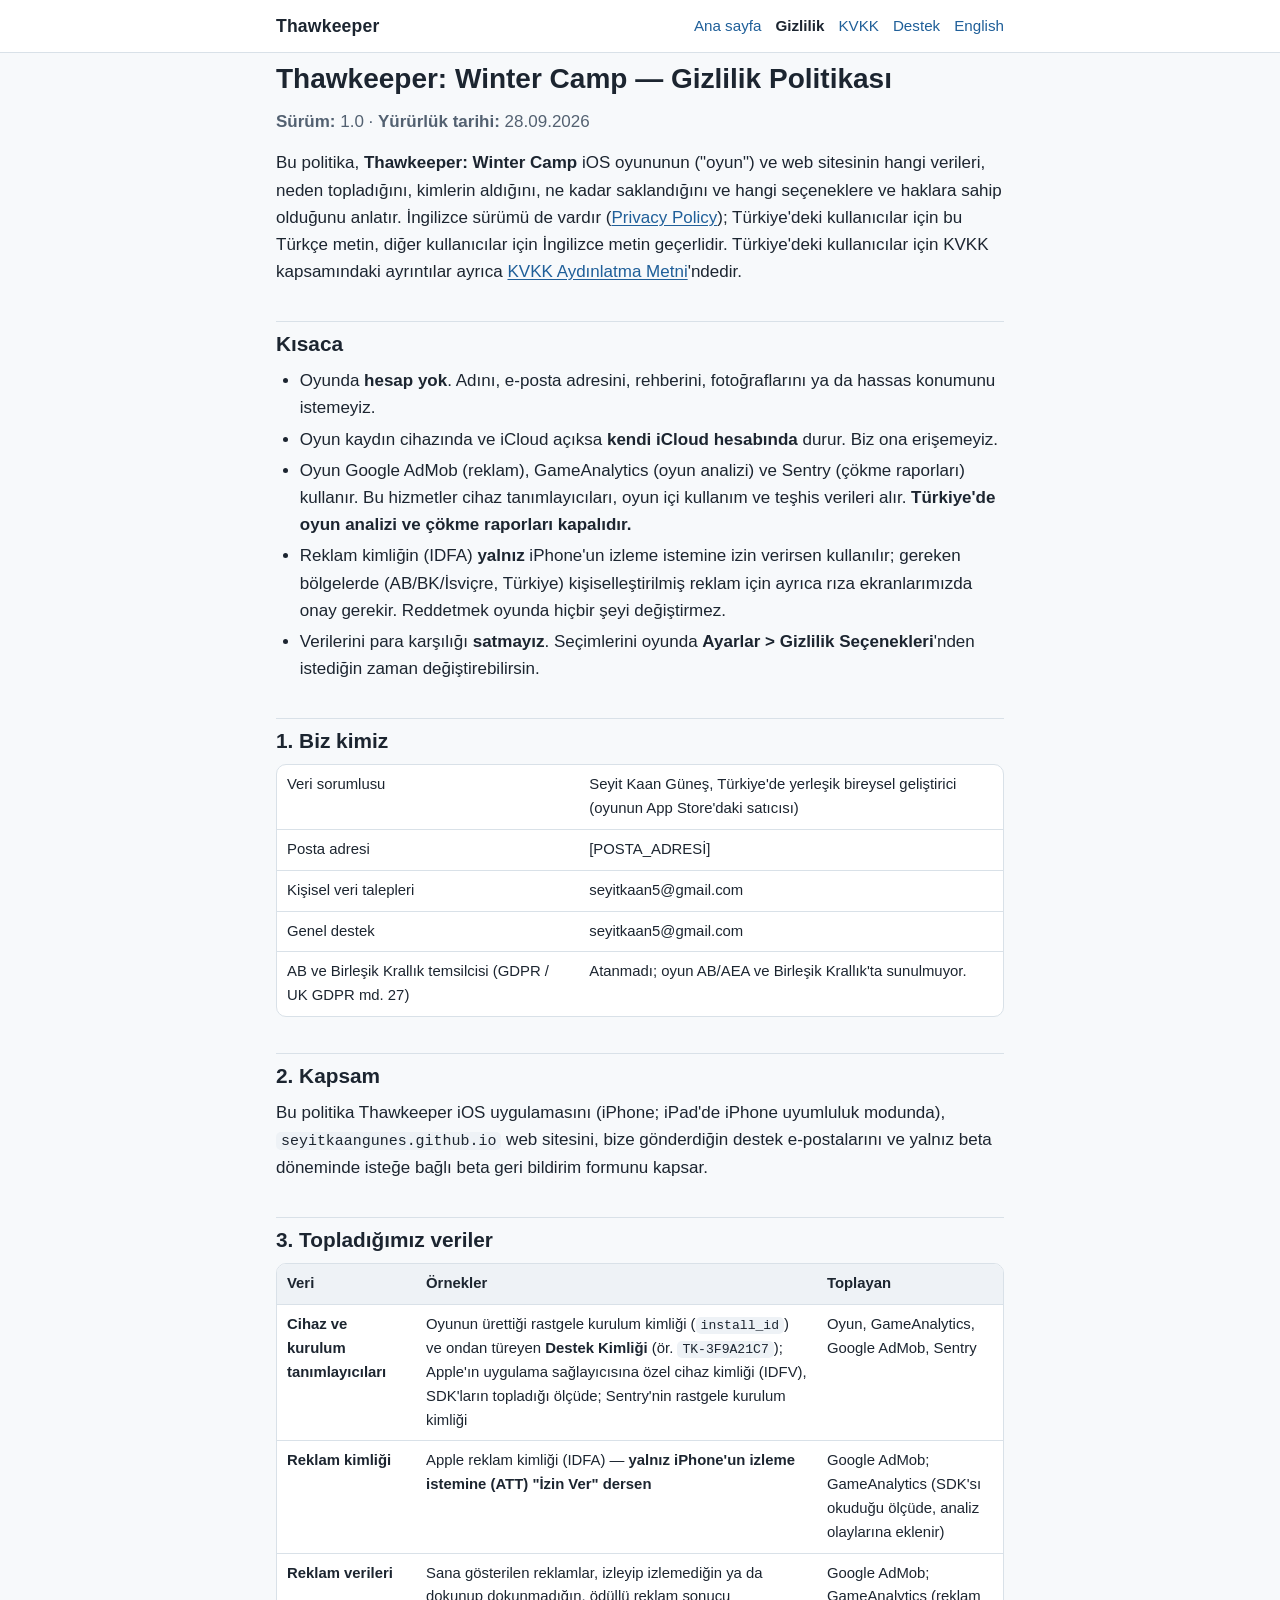
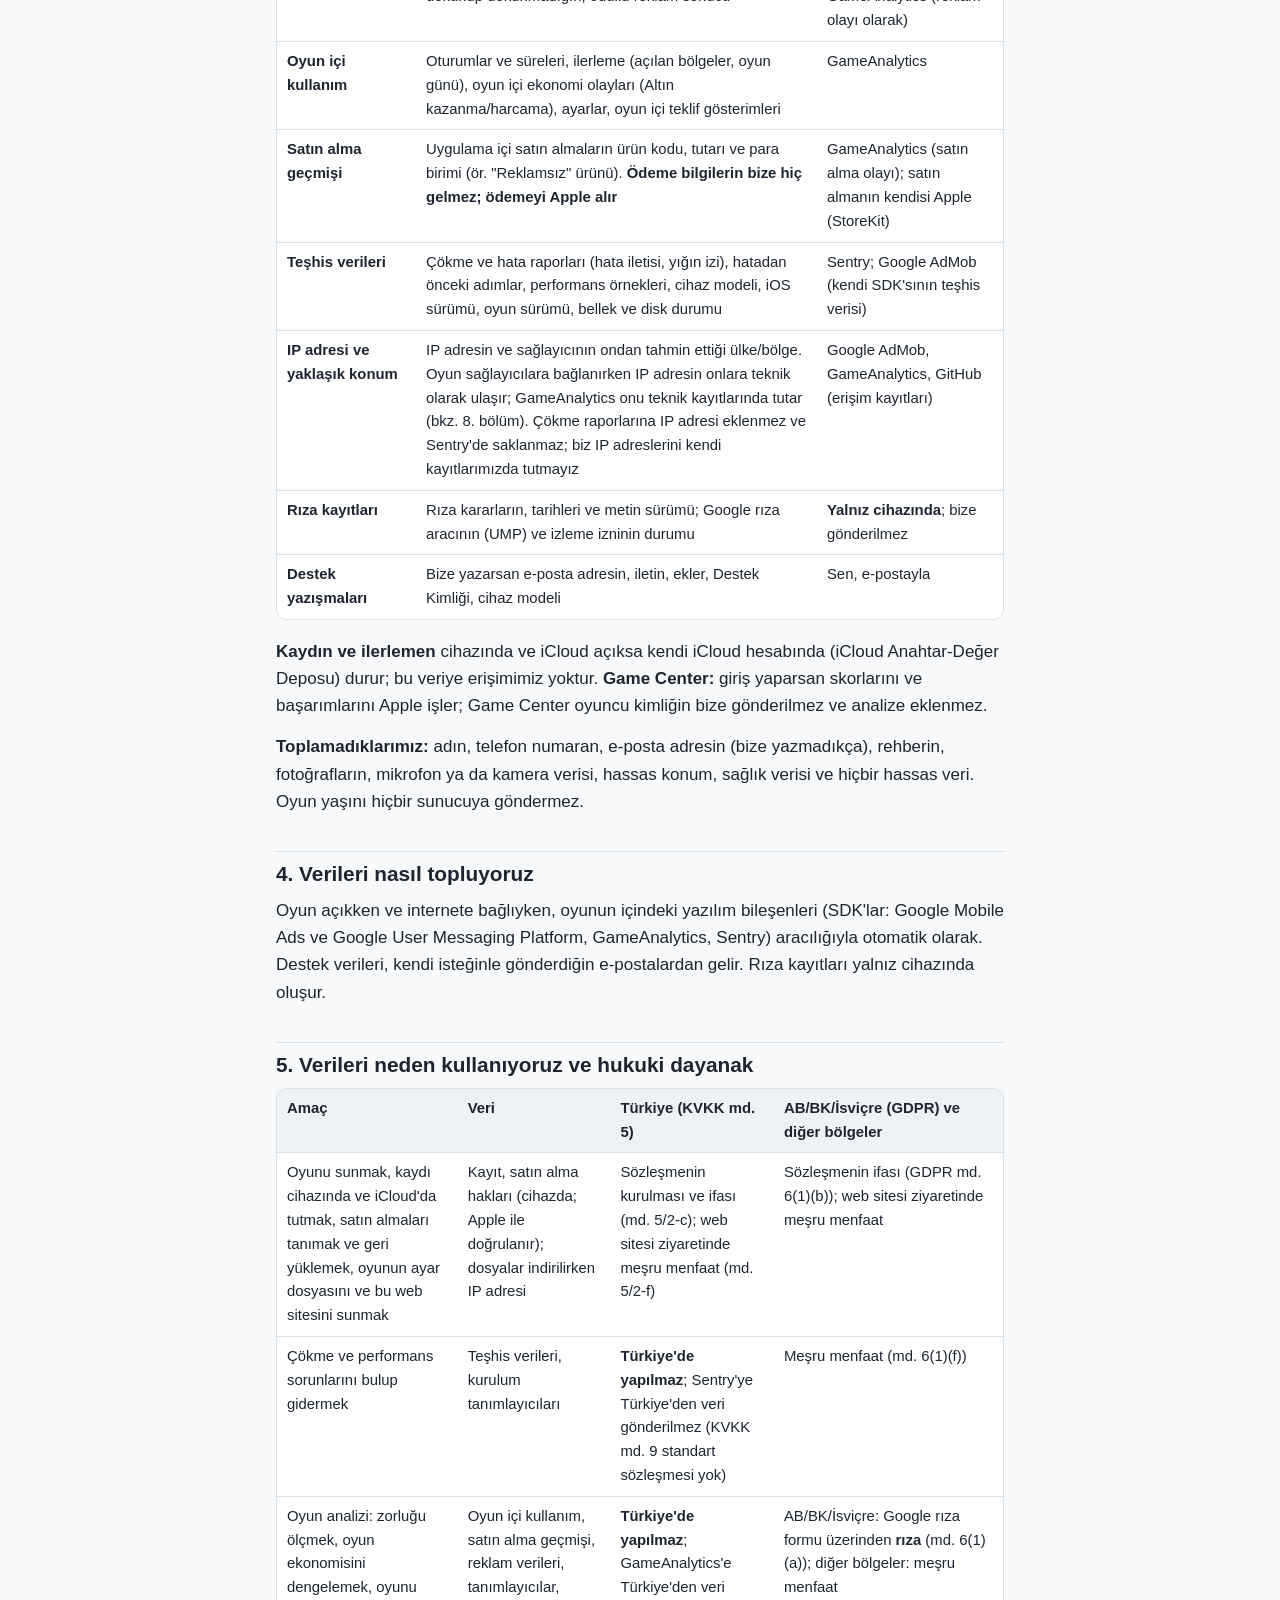
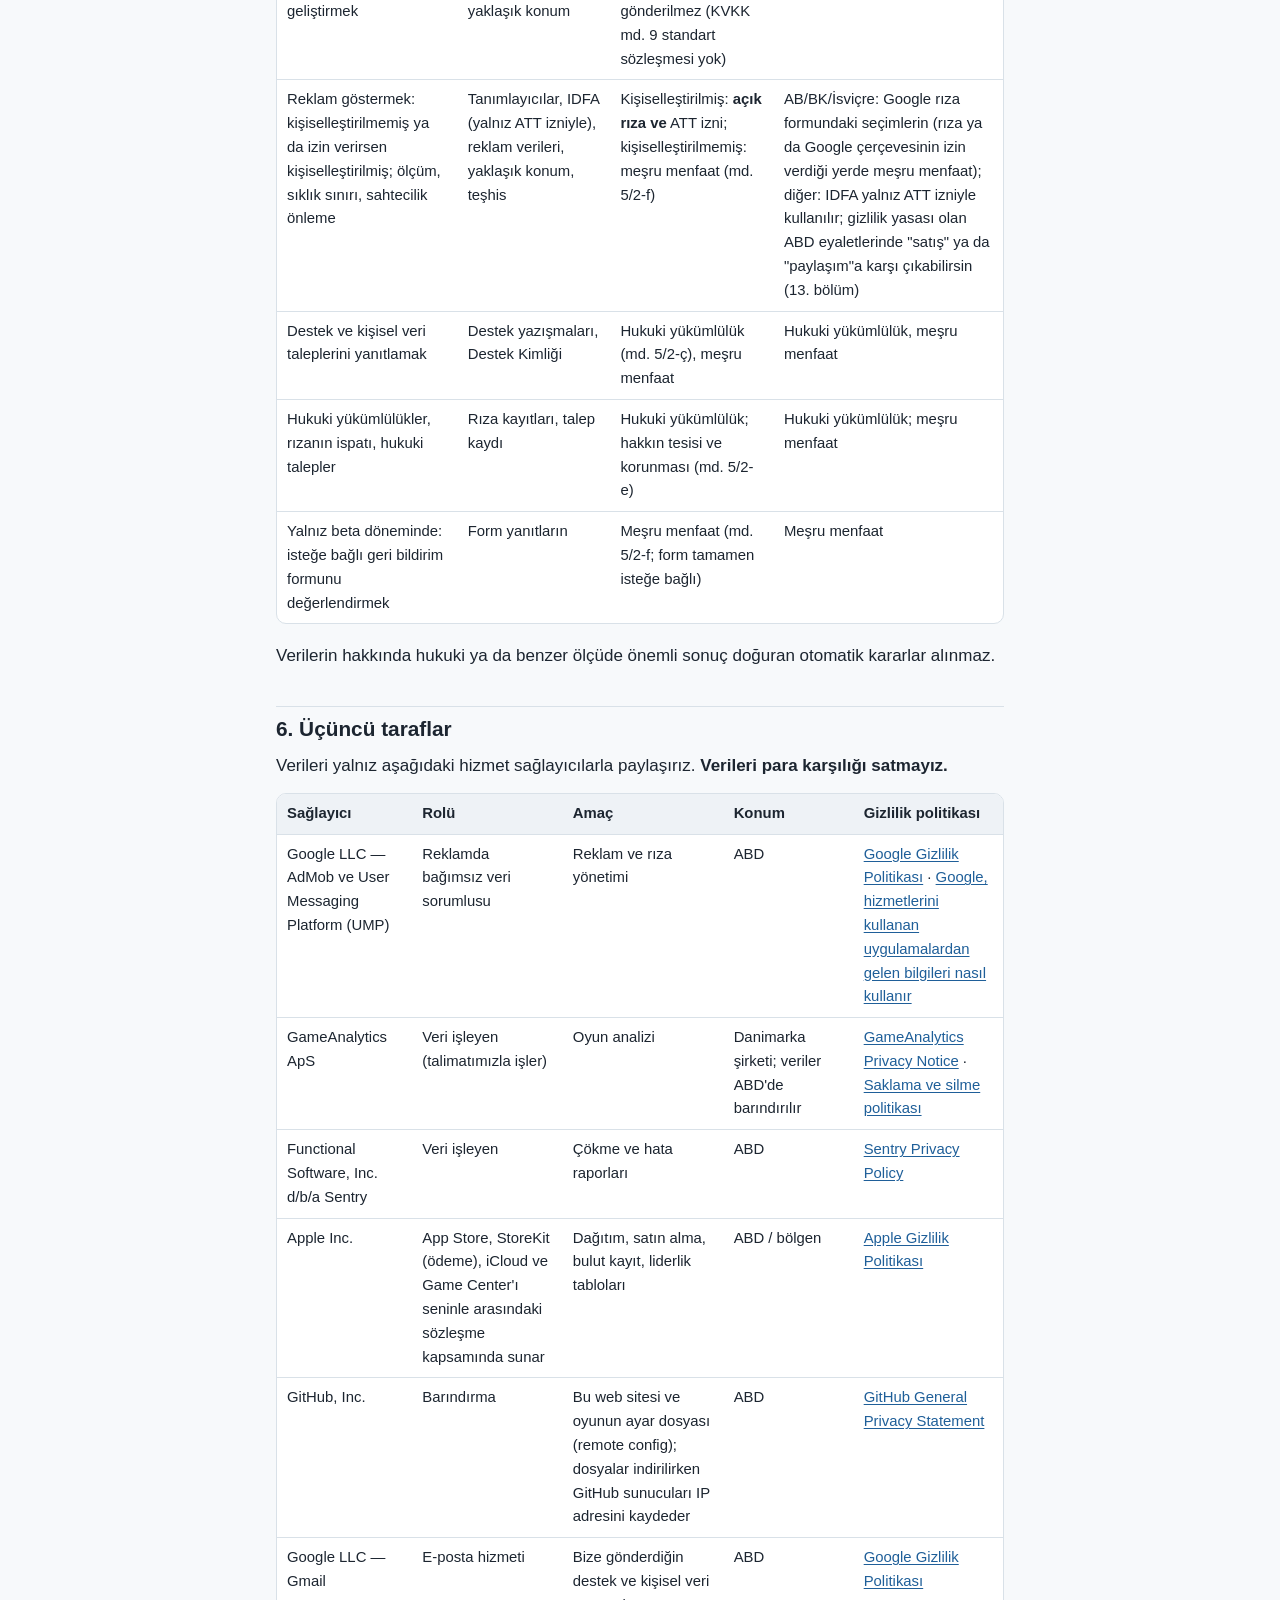
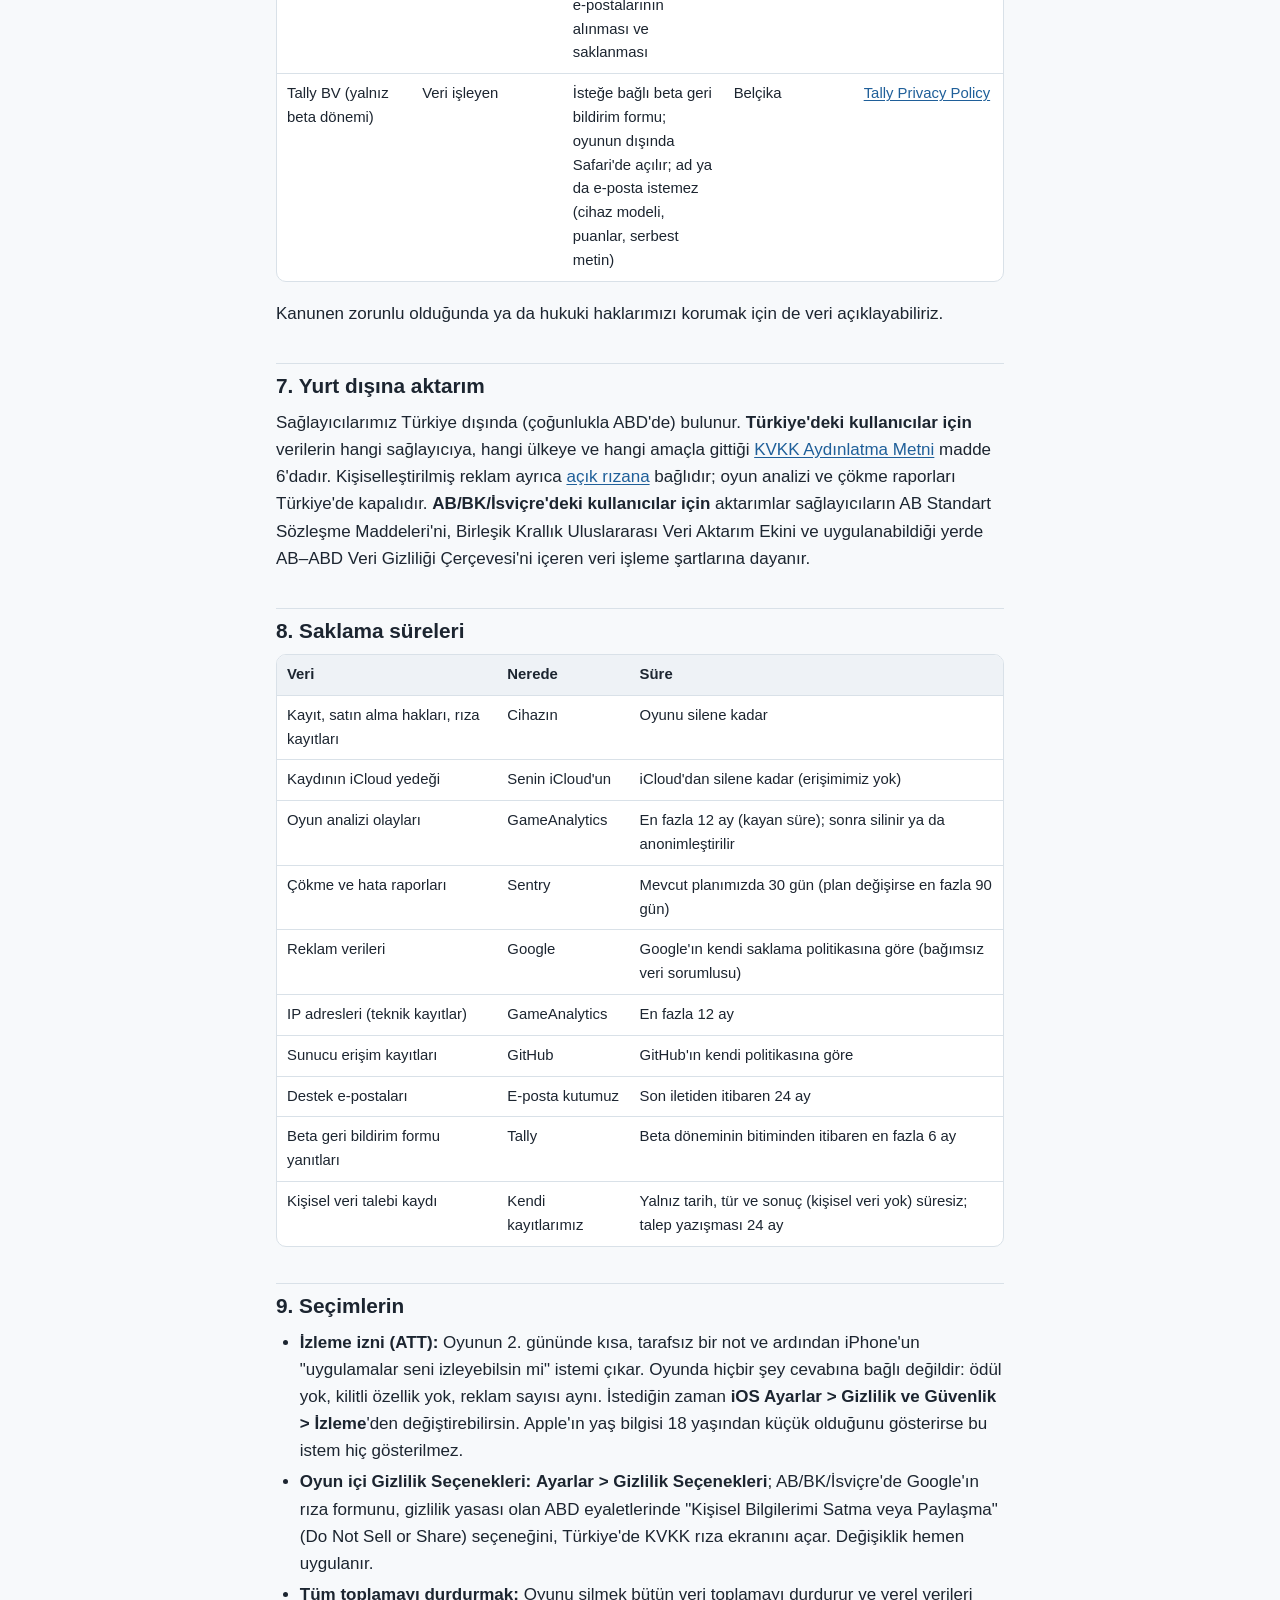
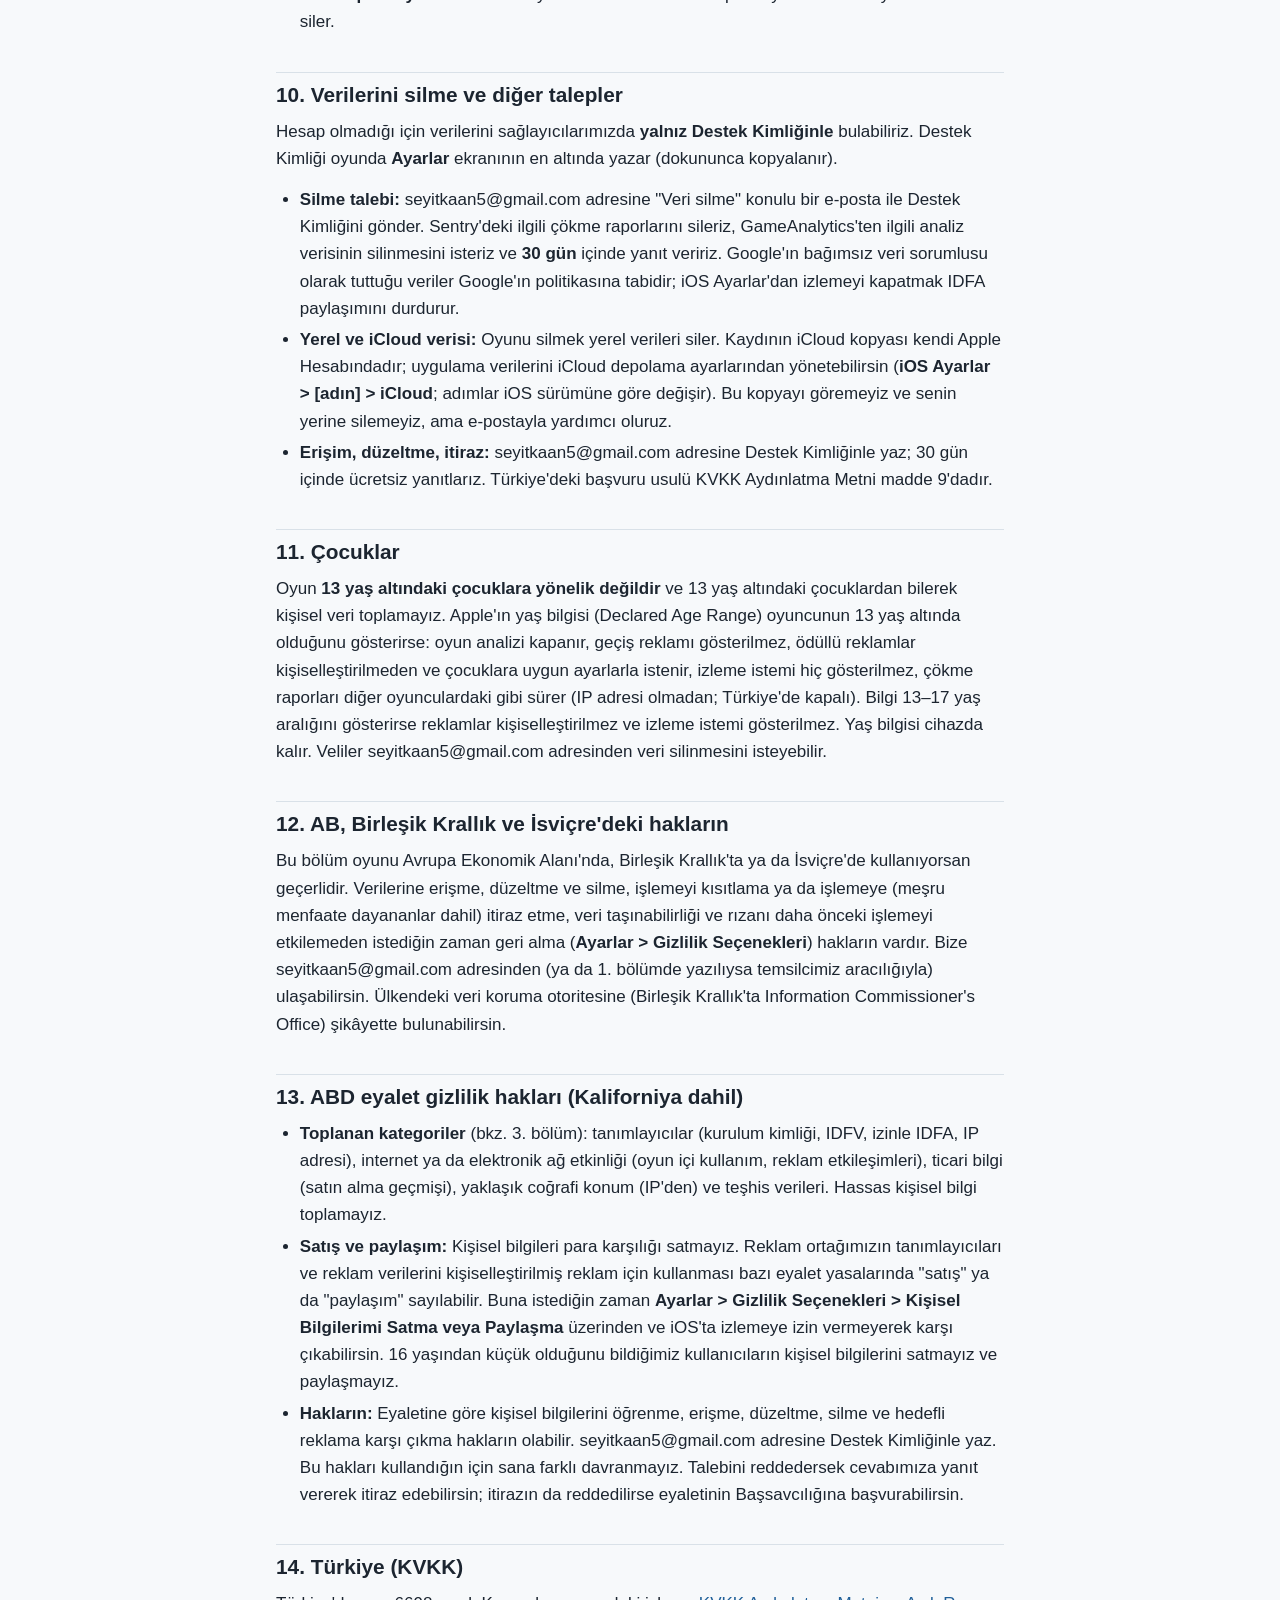
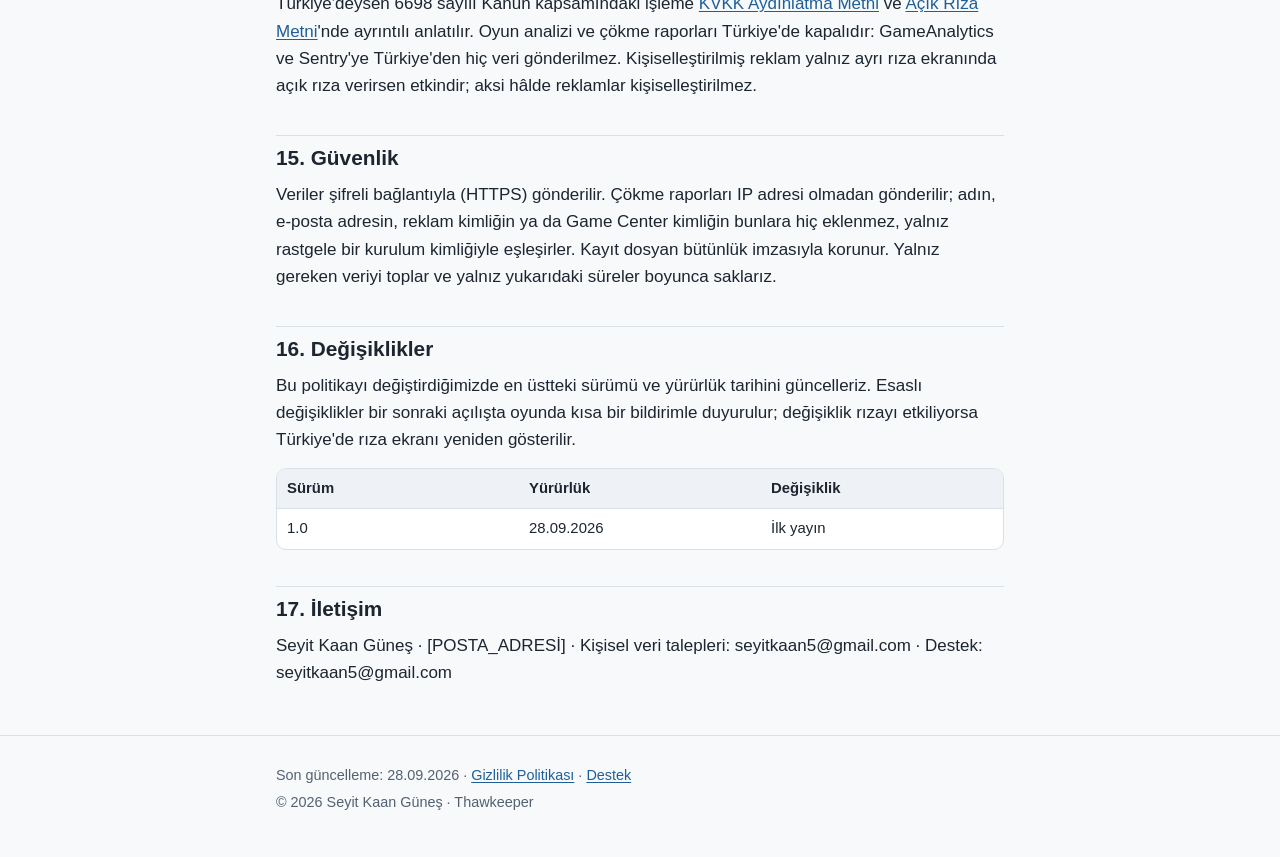
==== commit 7019fa66: "chore(site): drop the transfer-basis column" ====
--- a/gizlilik.html
+++ b/gizlilik.html
@@ -48,7 +48,7 @@
 <div class="table-wrap"><table class="stack"><thead><tr><th scope="col">Sağlayıcı</th><th scope="col">Rolü</th><th scope="col">Amaç</th><th scope="col">Konum</th><th scope="col">Gizlilik politikası</th></tr></thead><tbody><tr><td data-label="Sağlayıcı">Google LLC — AdMob ve User Messaging Platform (UMP)</td><td data-label="Rolü">Reklamda bağımsız veri sorumlusu</td><td data-label="Amaç">Reklam ve rıza yönetimi</td><td data-label="Konum">ABD</td><td data-label="Gizlilik politikası"><a href="https://policies.google.com/privacy?hl=tr" rel="noopener">Google Gizlilik Politikası</a> · <a href="https://policies.google.com/technologies/partner-sites?hl=tr" rel="noopener">Google, hizmetlerini kullanan uygulamalardan gelen bilgileri nasıl kullanır</a></td></tr><tr><td data-label="Sağlayıcı">GameAnalytics ApS</td><td data-label="Rolü">Veri işleyen (talimatımızla işler)</td><td data-label="Amaç">Oyun analizi</td><td data-label="Konum">Danimarka şirketi; veriler ABD'de barındırılır</td><td data-label="Gizlilik politikası"><a href="https://www.gameanalytics.com/trust/privacy-notice" rel="noopener">GameAnalytics Privacy Notice</a> · <a href="https://www.gameanalytics.com/trust/data-retention-and-deletion-policy" rel="noopener">Saklama ve silme politikası</a></td></tr><tr><td data-label="Sağlayıcı">Functional Software, Inc. d/b/a Sentry</td><td data-label="Rolü">Veri işleyen</td><td data-label="Amaç">Çökme ve hata raporları</td><td data-label="Konum">ABD</td><td data-label="Gizlilik politikası"><a href="https://sentry.io/privacy/" rel="noopener">Sentry Privacy Policy</a></td></tr><tr><td data-label="Sağlayıcı">Apple Inc.</td><td data-label="Rolü">App Store, StoreKit (ödeme), iCloud ve Game Center'ı seninle arasındaki sözleşme kapsamında sunar</td><td data-label="Amaç">Dağıtım, satın alma, bulut kayıt, liderlik tabloları</td><td data-label="Konum">ABD / bölgen</td><td data-label="Gizlilik politikası"><a href="https://www.apple.com/tr/legal/privacy/" rel="noopener">Apple Gizlilik Politikası</a></td></tr><tr><td data-label="Sağlayıcı">GitHub, Inc.</td><td data-label="Rolü">Barındırma</td><td data-label="Amaç">Bu web sitesi ve oyunun ayar dosyası (remote config); dosyalar indirilirken GitHub sunucuları IP adresini kaydeder</td><td data-label="Konum">ABD</td><td data-label="Gizlilik politikası"><a href="https://docs.github.com/en/site-policy/privacy-policies/github-general-privacy-statement" rel="noopener">GitHub General Privacy Statement</a></td></tr><tr><td data-label="Sağlayıcı">Google LLC — Gmail</td><td data-label="Rolü">E-posta hizmeti</td><td data-label="Amaç">Bize gönderdiğin destek ve kişisel veri e-postalarının alınması ve saklanması</td><td data-label="Konum">ABD</td><td data-label="Gizlilik politikası"><a href="https://policies.google.com/privacy?hl=tr" rel="noopener">Google Gizlilik Politikası</a></td></tr><tr><td data-label="Sağlayıcı">Tally BV (yalnız beta dönemi)</td><td data-label="Rolü">Veri işleyen</td><td data-label="Amaç">İsteğe bağlı beta geri bildirim formu; oyunun dışında Safari'de açılır; ad ya da e-posta istemez (cihaz modeli, puanlar, serbest metin)</td><td data-label="Konum">Belçika</td><td data-label="Gizlilik politikası"><a href="https://tally.so/help/privacy-policy" rel="noopener">Tally Privacy Policy</a></td></tr></tbody></table></div>
 <p>Kanunen zorunlu olduğunda ya da hukuki haklarımızı korumak için de veri açıklayabiliriz.</p>
 <h2 id="7-yurt-disina-aktarim">7. Yurt dışına aktarım</h2>
-<p>Sağlayıcılarımız Türkiye dışında (çoğunlukla ABD'de) bulunur. <strong>Türkiye'deki kullanıcılar için</strong> aktarım KVKK md. 9'a göre yapılır; sağlayıcı bazında dayanak (Kurul'un standart sözleşmesi ya da o sağlayıcıya Türkiye'den veri gönderilmemesi) <a href="kvkk.html">KVKK Aydınlatma Metni</a> madde 6'dadır. Kişiselleştirilmiş reklam ayrıca <a href="acik-riza.html">açık rızana</a> bağlıdır; oyun analizi ve çökme raporları Türkiye'de kapalıdır. <strong>AB/BK/İsviçre'deki kullanıcılar için</strong> aktarımlar sağlayıcıların AB Standart Sözleşme Maddeleri'ni, Birleşik Krallık Uluslararası Veri Aktarım Ekini ve uygulanabildiği yerde AB–ABD Veri Gizliliği Çerçevesi'ni içeren veri işleme şartlarına dayanır.</p>
+<p>Sağlayıcılarımız Türkiye dışında (çoğunlukla ABD'de) bulunur. <strong>Türkiye'deki kullanıcılar için</strong> verilerin hangi sağlayıcıya, hangi ülkeye ve hangi amaçla gittiği <a href="kvkk.html">KVKK Aydınlatma Metni</a> madde 6'dadır. Kişiselleştirilmiş reklam ayrıca <a href="acik-riza.html">açık rızana</a> bağlıdır; oyun analizi ve çökme raporları Türkiye'de kapalıdır. <strong>AB/BK/İsviçre'deki kullanıcılar için</strong> aktarımlar sağlayıcıların AB Standart Sözleşme Maddeleri'ni, Birleşik Krallık Uluslararası Veri Aktarım Ekini ve uygulanabildiği yerde AB–ABD Veri Gizliliği Çerçevesi'ni içeren veri işleme şartlarına dayanır.</p>
 <h2 id="8-saklama-sureleri">8. Saklama süreleri</h2>
 <div class="table-wrap"><table class="stack"><thead><tr><th scope="col">Veri</th><th scope="col">Nerede</th><th scope="col">Süre</th></tr></thead><tbody><tr><td data-label="Veri">Kayıt, satın alma hakları, rıza kayıtları</td><td data-label="Nerede">Cihazın</td><td data-label="Süre">Oyunu silene kadar</td></tr><tr><td data-label="Veri">Kaydının iCloud yedeği</td><td data-label="Nerede">Senin iCloud'un</td><td data-label="Süre">iCloud'dan silene kadar (erişimimiz yok)</td></tr><tr><td data-label="Veri">Oyun analizi olayları</td><td data-label="Nerede">GameAnalytics</td><td data-label="Süre">En fazla 12 ay (kayan süre); sonra silinir ya da anonimleştirilir</td></tr><tr><td data-label="Veri">Çökme ve hata raporları</td><td data-label="Nerede">Sentry</td><td data-label="Süre">Mevcut planımızda 30 gün (plan değişirse en fazla 90 gün)</td></tr><tr><td data-label="Veri">Reklam verileri</td><td data-label="Nerede">Google</td><td data-label="Süre">Google'ın kendi saklama politikasına göre (bağımsız veri sorumlusu)</td></tr><tr><td data-label="Veri">IP adresleri (teknik kayıtlar)</td><td data-label="Nerede">GameAnalytics</td><td data-label="Süre">En fazla 12 ay</td></tr><tr><td data-label="Veri">Sunucu erişim kayıtları</td><td data-label="Nerede">GitHub</td><td data-label="Süre">GitHub'ın kendi politikasına göre</td></tr><tr><td data-label="Veri">Destek e-postaları</td><td data-label="Nerede">E-posta kutumuz</td><td data-label="Süre">Son iletiden itibaren 24 ay</td></tr><tr><td data-label="Veri">Beta geri bildirim formu yanıtları</td><td data-label="Nerede">Tally</td><td data-label="Süre">Beta döneminin bitiminden itibaren en fazla 6 ay</td></tr><tr><td data-label="Veri">Kişisel veri talebi kaydı</td><td data-label="Nerede">Kendi kayıtlarımız</td><td data-label="Süre">Yalnız tarih, tür ve sonuç (kişisel veri yok) süresiz; talep yazışması 24 ay</td></tr></tbody></table></div>
 <h2 id="9-secimlerin">9. Seçimlerin</h2>
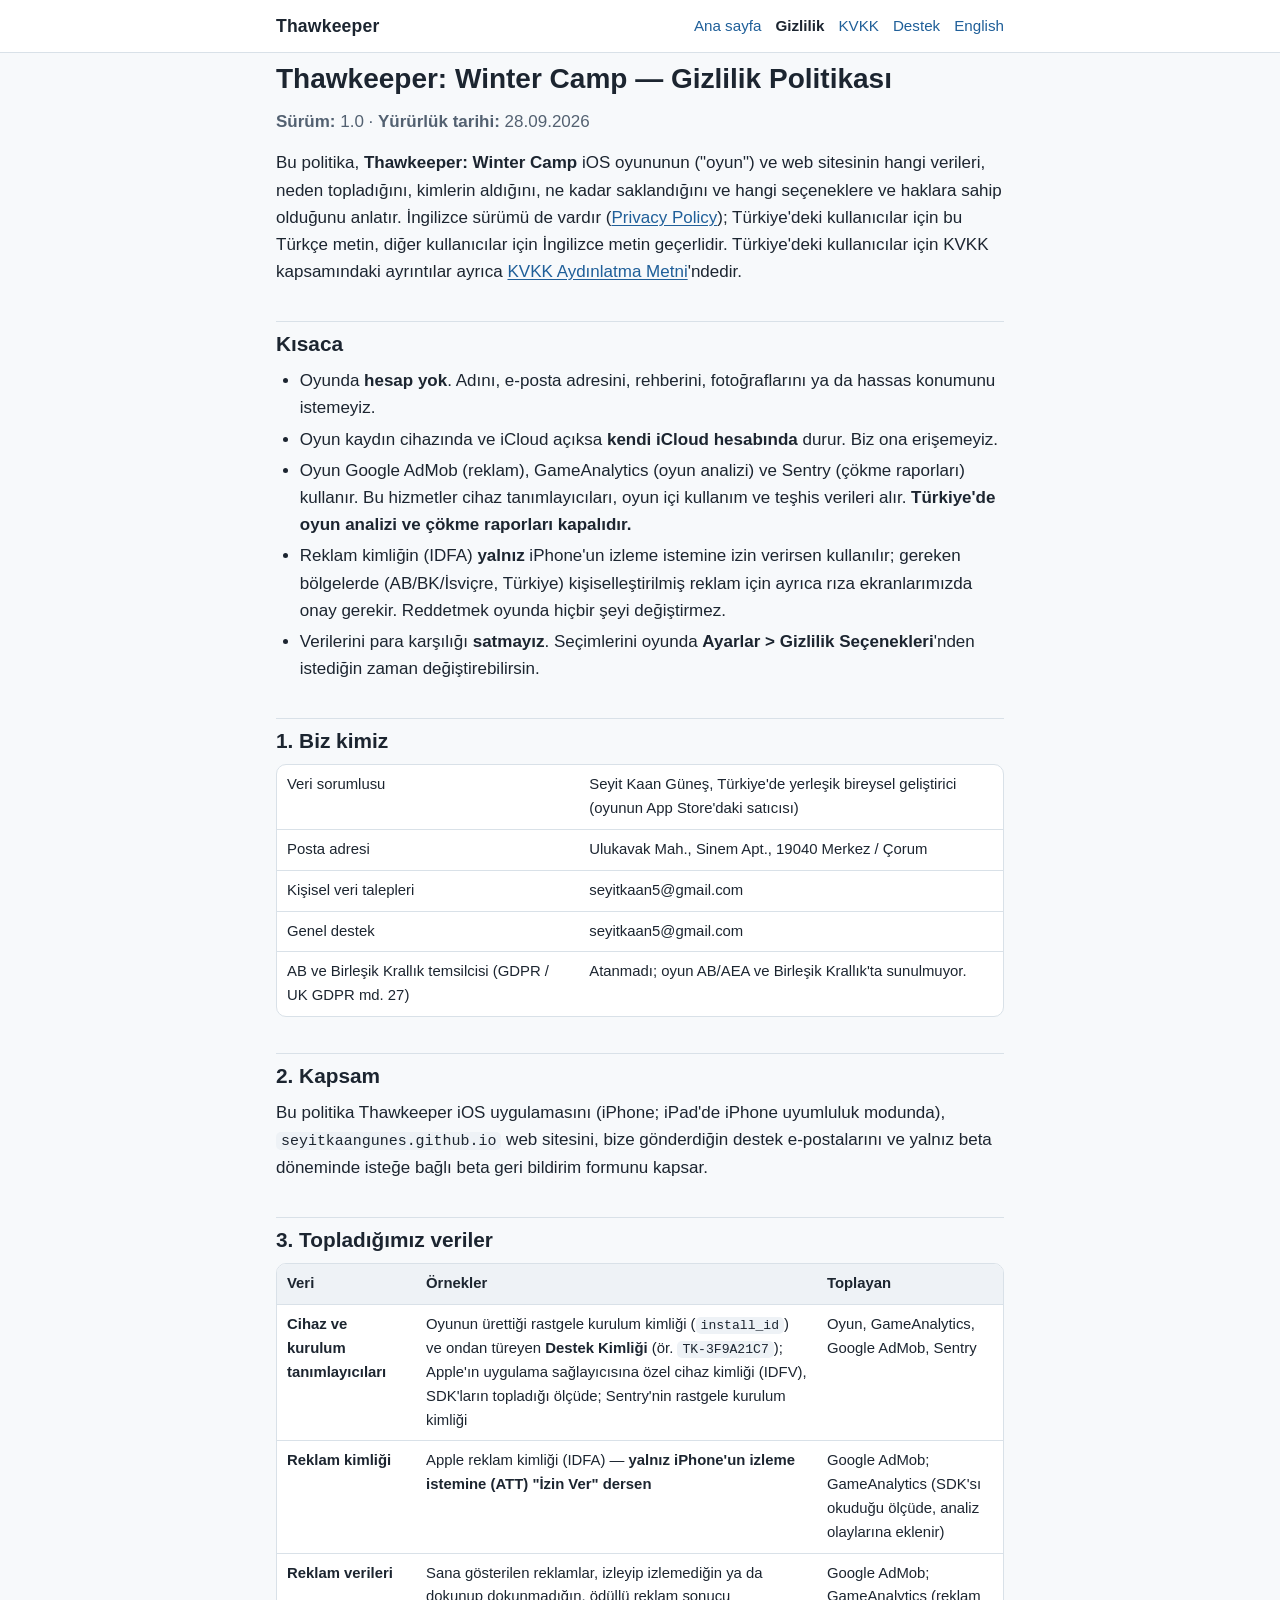
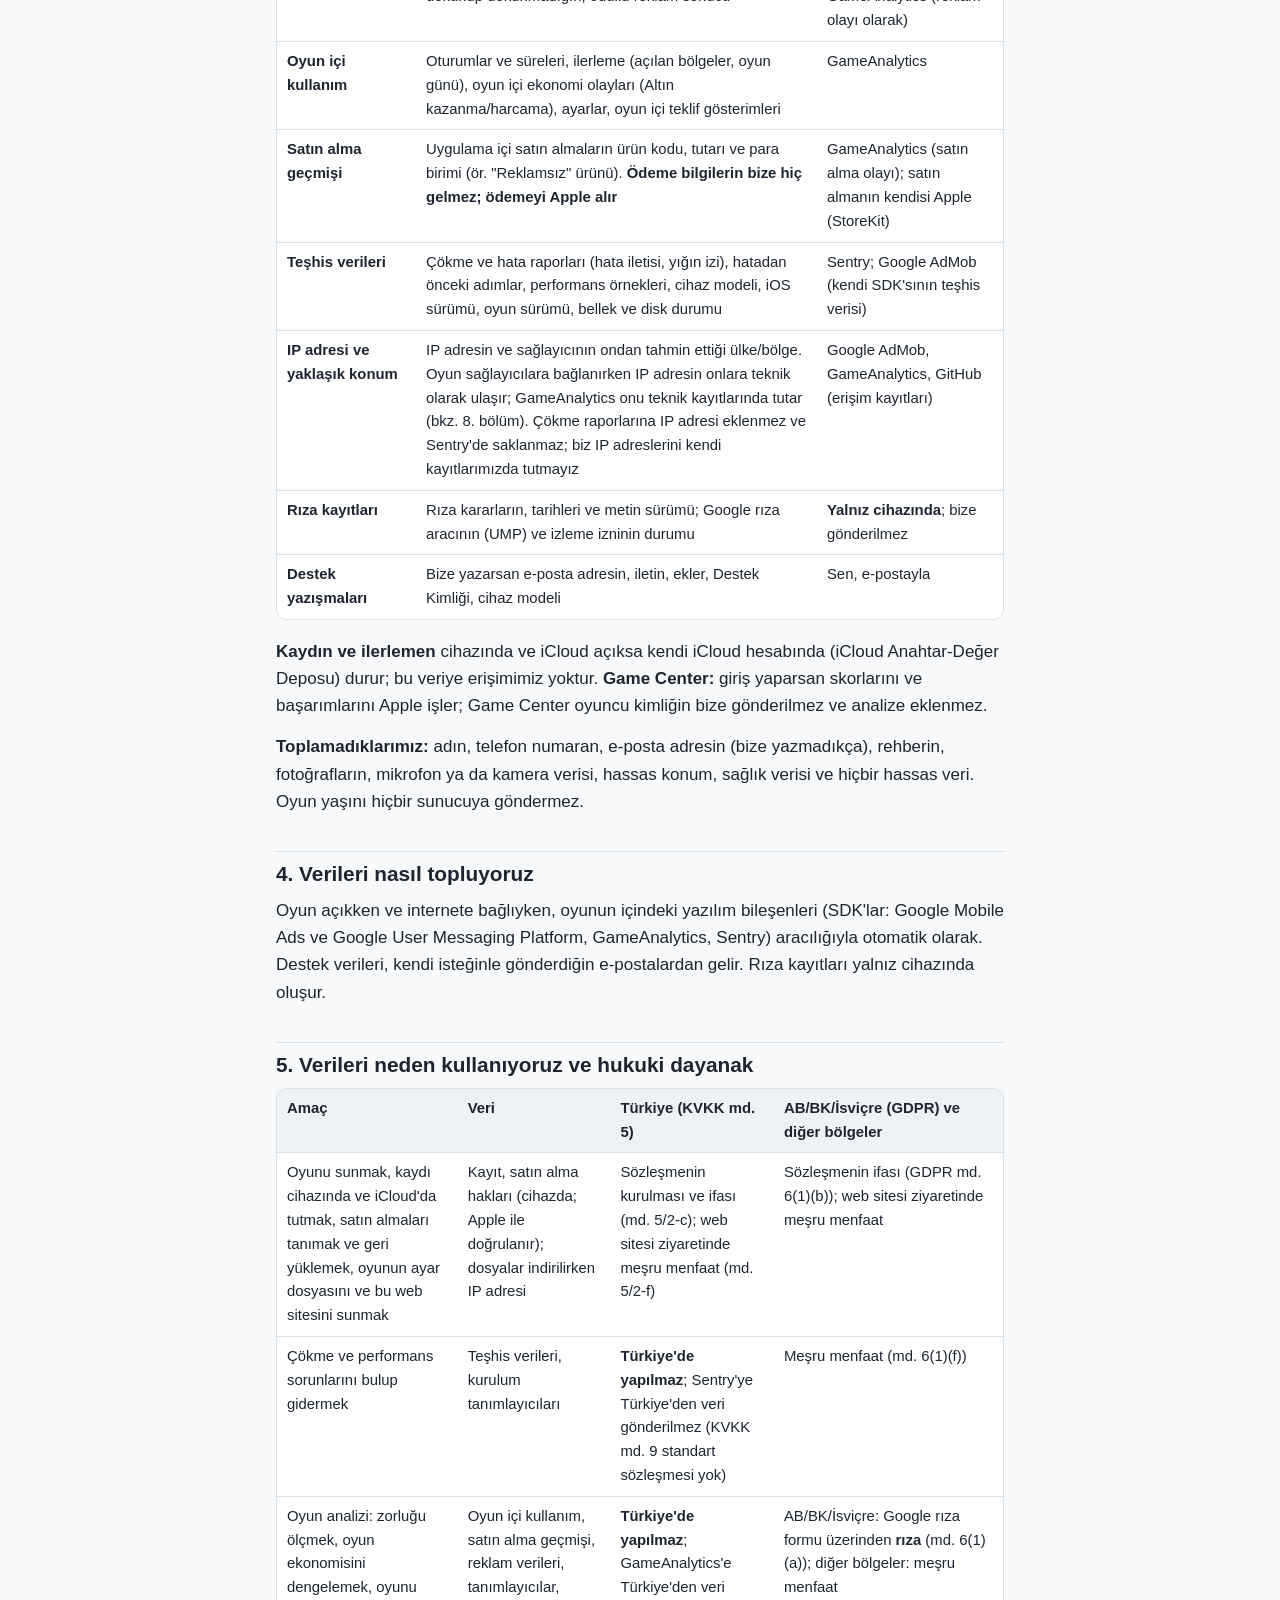
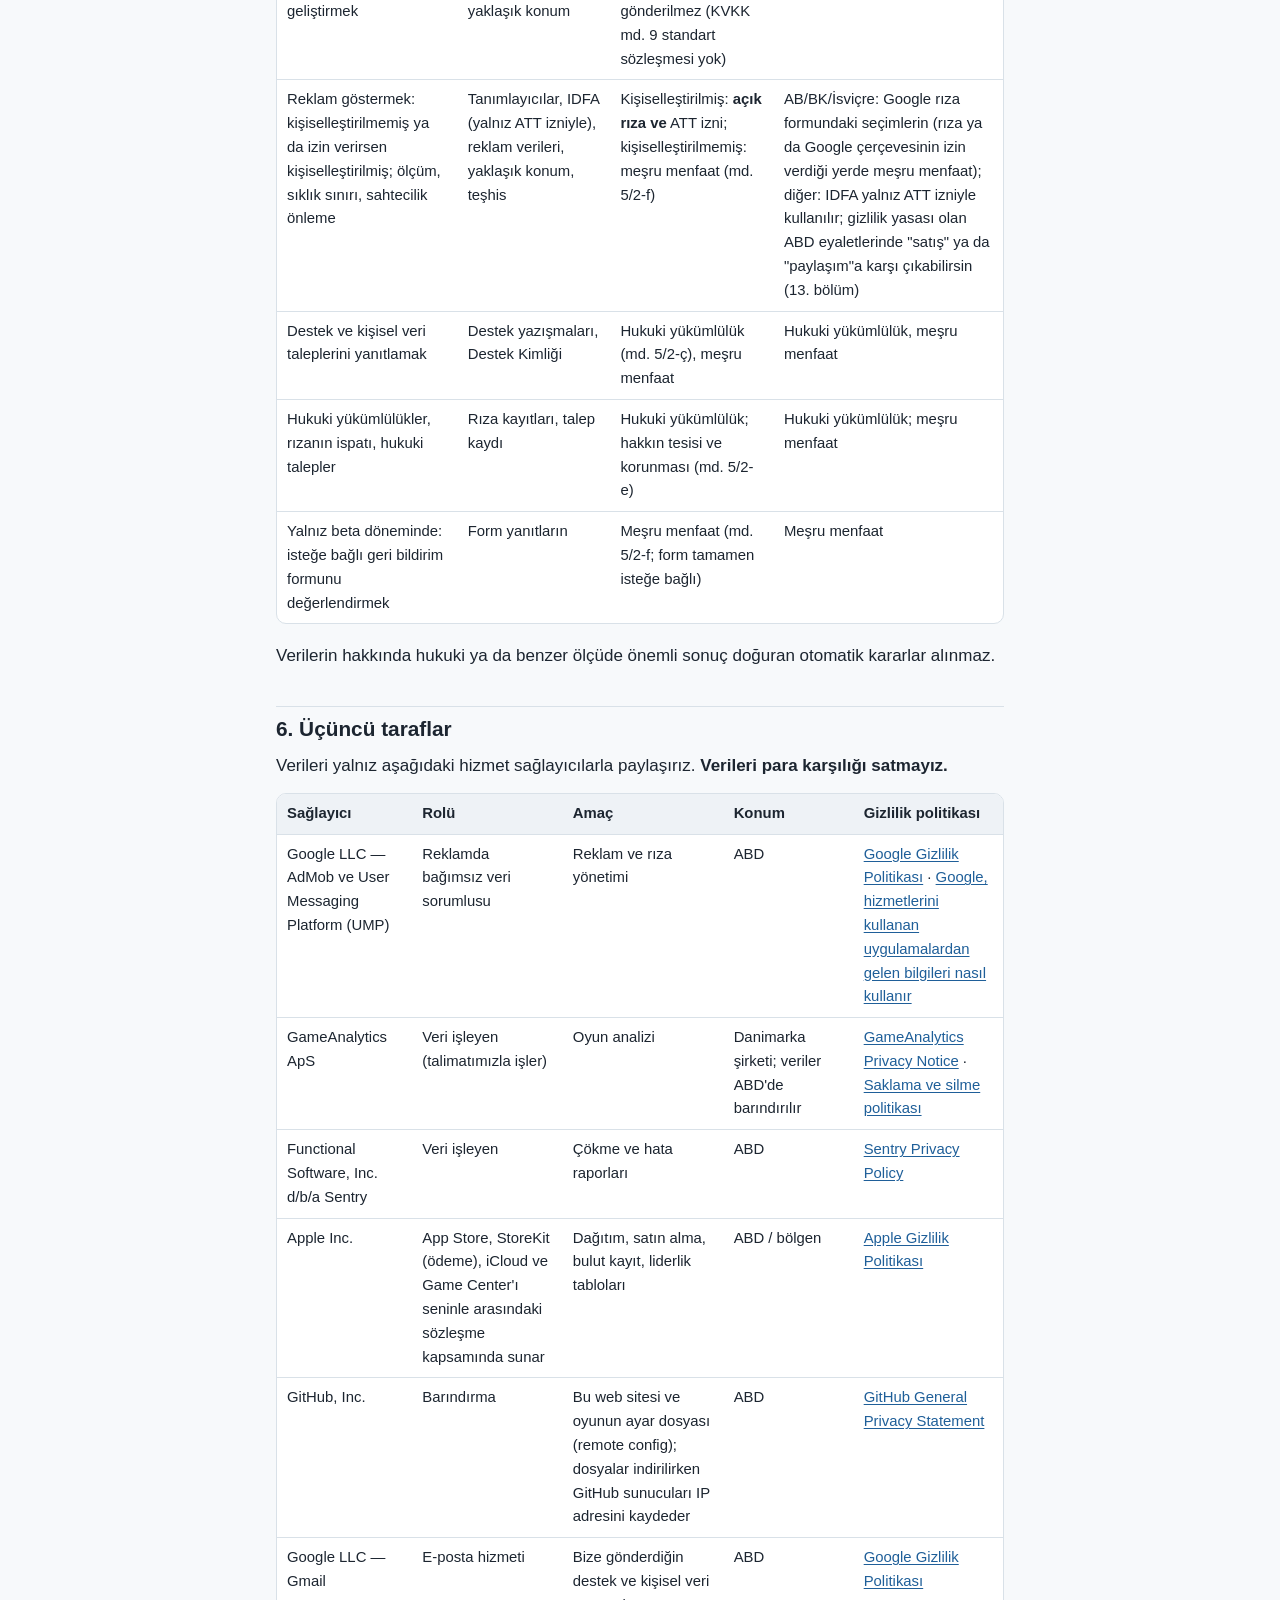
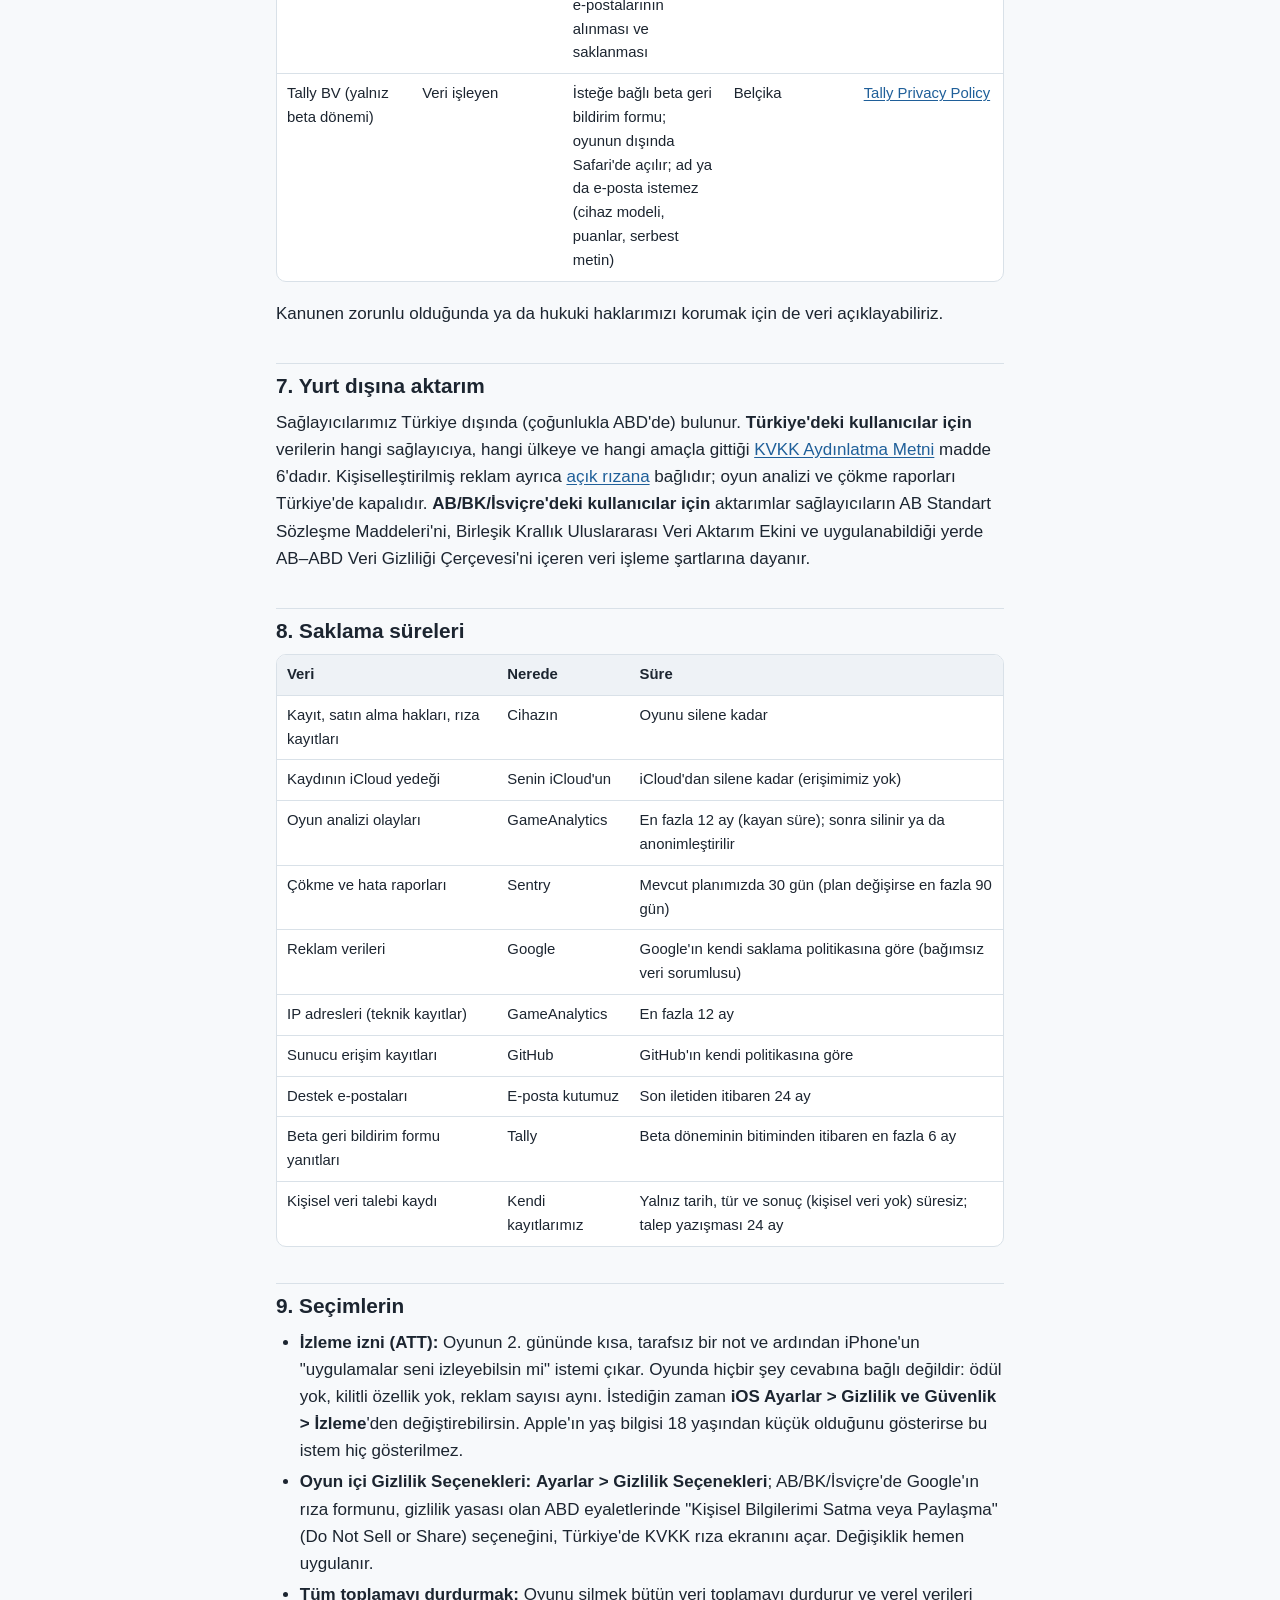
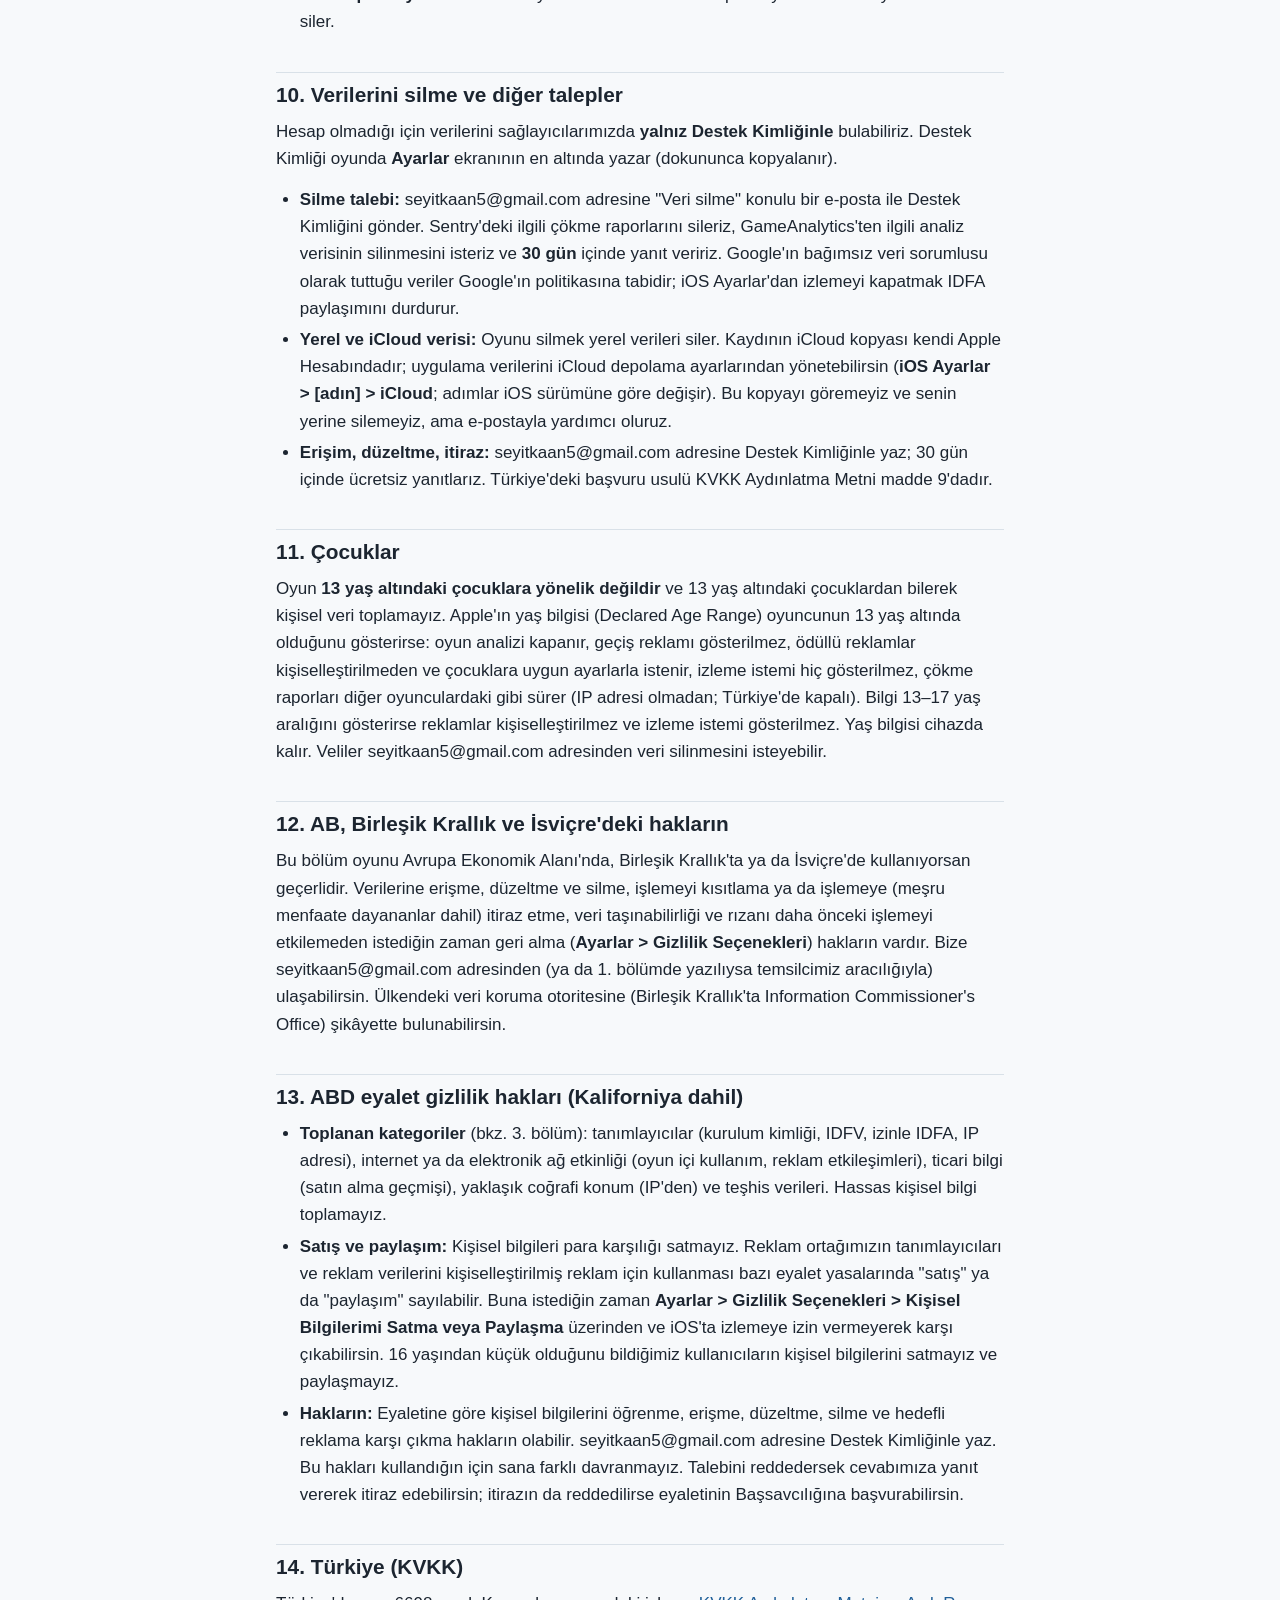
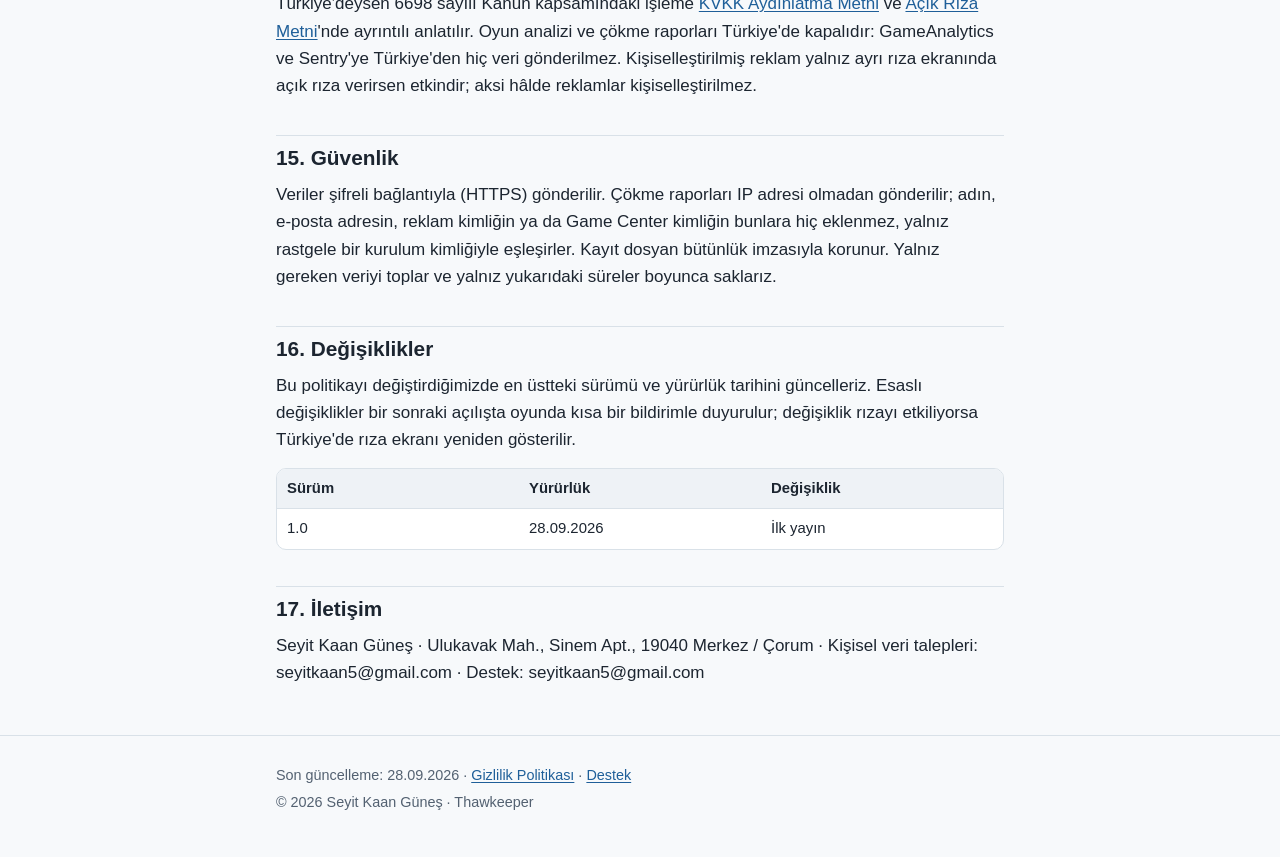
==== commit 942f92e3: "chore(site): add the postal address" ====
--- a/gizlilik.html
+++ b/gizlilik.html
@@ -31,7 +31,7 @@
 <h2 id="kisaca">Kısaca</h2>
 <ul><li>Oyunda <strong>hesap yok</strong>. Adını, e-posta adresini, rehberini, fotoğraflarını ya da hassas konumunu istemeyiz.</li><li>Oyun kaydın cihazında ve iCloud açıksa <strong>kendi iCloud hesabında</strong> durur. Biz ona erişemeyiz.</li><li>Oyun Google AdMob (reklam), GameAnalytics (oyun analizi) ve Sentry (çökme raporları) kullanır. Bu hizmetler cihaz tanımlayıcıları, oyun içi kullanım ve teşhis verileri alır. <strong>Türkiye'de oyun analizi ve çökme raporları kapalıdır.</strong></li><li>Reklam kimliğin (IDFA) <strong>yalnız</strong> iPhone'un izleme istemine izin verirsen kullanılır; gereken bölgelerde (AB/BK/İsviçre, Türkiye) kişiselleştirilmiş reklam için ayrıca rıza ekranlarımızda onay gerekir. Reddetmek oyunda hiçbir şeyi değiştirmez.</li><li>Verilerini para karşılığı <strong>satmayız</strong>. Seçimlerini oyunda <strong>Ayarlar &gt; Gizlilik Seçenekleri</strong>'nden istediğin zaman değiştirebilirsin.</li></ul>
 <h2 id="1-biz-kimiz">1. Biz kimiz</h2>
-<div class="table-wrap"><table><tbody><tr><td>Veri sorumlusu</td><td>Seyit Kaan Güneş, Türkiye'de yerleşik bireysel geliştirici (oyunun App Store'daki satıcısı)</td></tr><tr><td>Posta adresi</td><td>[POSTA_ADRESİ]</td></tr><tr><td>Kişisel veri talepleri</td><td>seyitkaan5@gmail.com</td></tr><tr><td>Genel destek</td><td>seyitkaan5@gmail.com</td></tr><tr><td>AB ve Birleşik Krallık temsilcisi (GDPR / UK GDPR md. 27)</td><td>Atanmadı; oyun AB/AEA ve Birleşik Krallık'ta sunulmuyor.</td></tr></tbody></table></div>
+<div class="table-wrap"><table><tbody><tr><td>Veri sorumlusu</td><td>Seyit Kaan Güneş, Türkiye'de yerleşik bireysel geliştirici (oyunun App Store'daki satıcısı)</td></tr><tr><td>Posta adresi</td><td>Ulukavak Mah., Sinem Apt., 19040 Merkez / Çorum</td></tr><tr><td>Kişisel veri talepleri</td><td>seyitkaan5@gmail.com</td></tr><tr><td>Genel destek</td><td>seyitkaan5@gmail.com</td></tr><tr><td>AB ve Birleşik Krallık temsilcisi (GDPR / UK GDPR md. 27)</td><td>Atanmadı; oyun AB/AEA ve Birleşik Krallık'ta sunulmuyor.</td></tr></tbody></table></div>
 <h2 id="2-kapsam">2. Kapsam</h2>
 <p>Bu politika Thawkeeper iOS uygulamasını (iPhone; iPad'de iPhone uyumluluk modunda), <code>seyitkaangunes.github.io</code> web sitesini, bize gönderdiğin destek e-postalarını ve yalnız beta döneminde isteğe bağlı beta geri bildirim formunu kapsar.</p>
 <h2 id="3-topladigimiz-veriler">3. Topladığımız veriler</h2>
@@ -70,7 +70,7 @@
 <p>Bu politikayı değiştirdiğimizde en üstteki sürümü ve yürürlük tarihini güncelleriz. Esaslı değişiklikler bir sonraki açılışta oyunda kısa bir bildirimle duyurulur; değişiklik rızayı etkiliyorsa Türkiye'de rıza ekranı yeniden gösterilir.</p>
 <div class="table-wrap"><table class="stack"><thead><tr><th scope="col">Sürüm</th><th scope="col">Yürürlük</th><th scope="col">Değişiklik</th></tr></thead><tbody><tr><td data-label="Sürüm">1.0</td><td data-label="Yürürlük">28.09.2026</td><td data-label="Değişiklik">İlk yayın</td></tr></tbody></table></div>
 <h2 id="17-iletisim">17. İletişim</h2>
-<p>Seyit Kaan Güneş · [POSTA_ADRESİ] · Kişisel veri talepleri: seyitkaan5@gmail.com · Destek: seyitkaan5@gmail.com</p>
+<p>Seyit Kaan Güneş · Ulukavak Mah., Sinem Apt., 19040 Merkez / Çorum · Kişisel veri talepleri: seyitkaan5@gmail.com · Destek: seyitkaan5@gmail.com</p>
   </main>
   <footer class="site-footer">
     <div class="wrap">
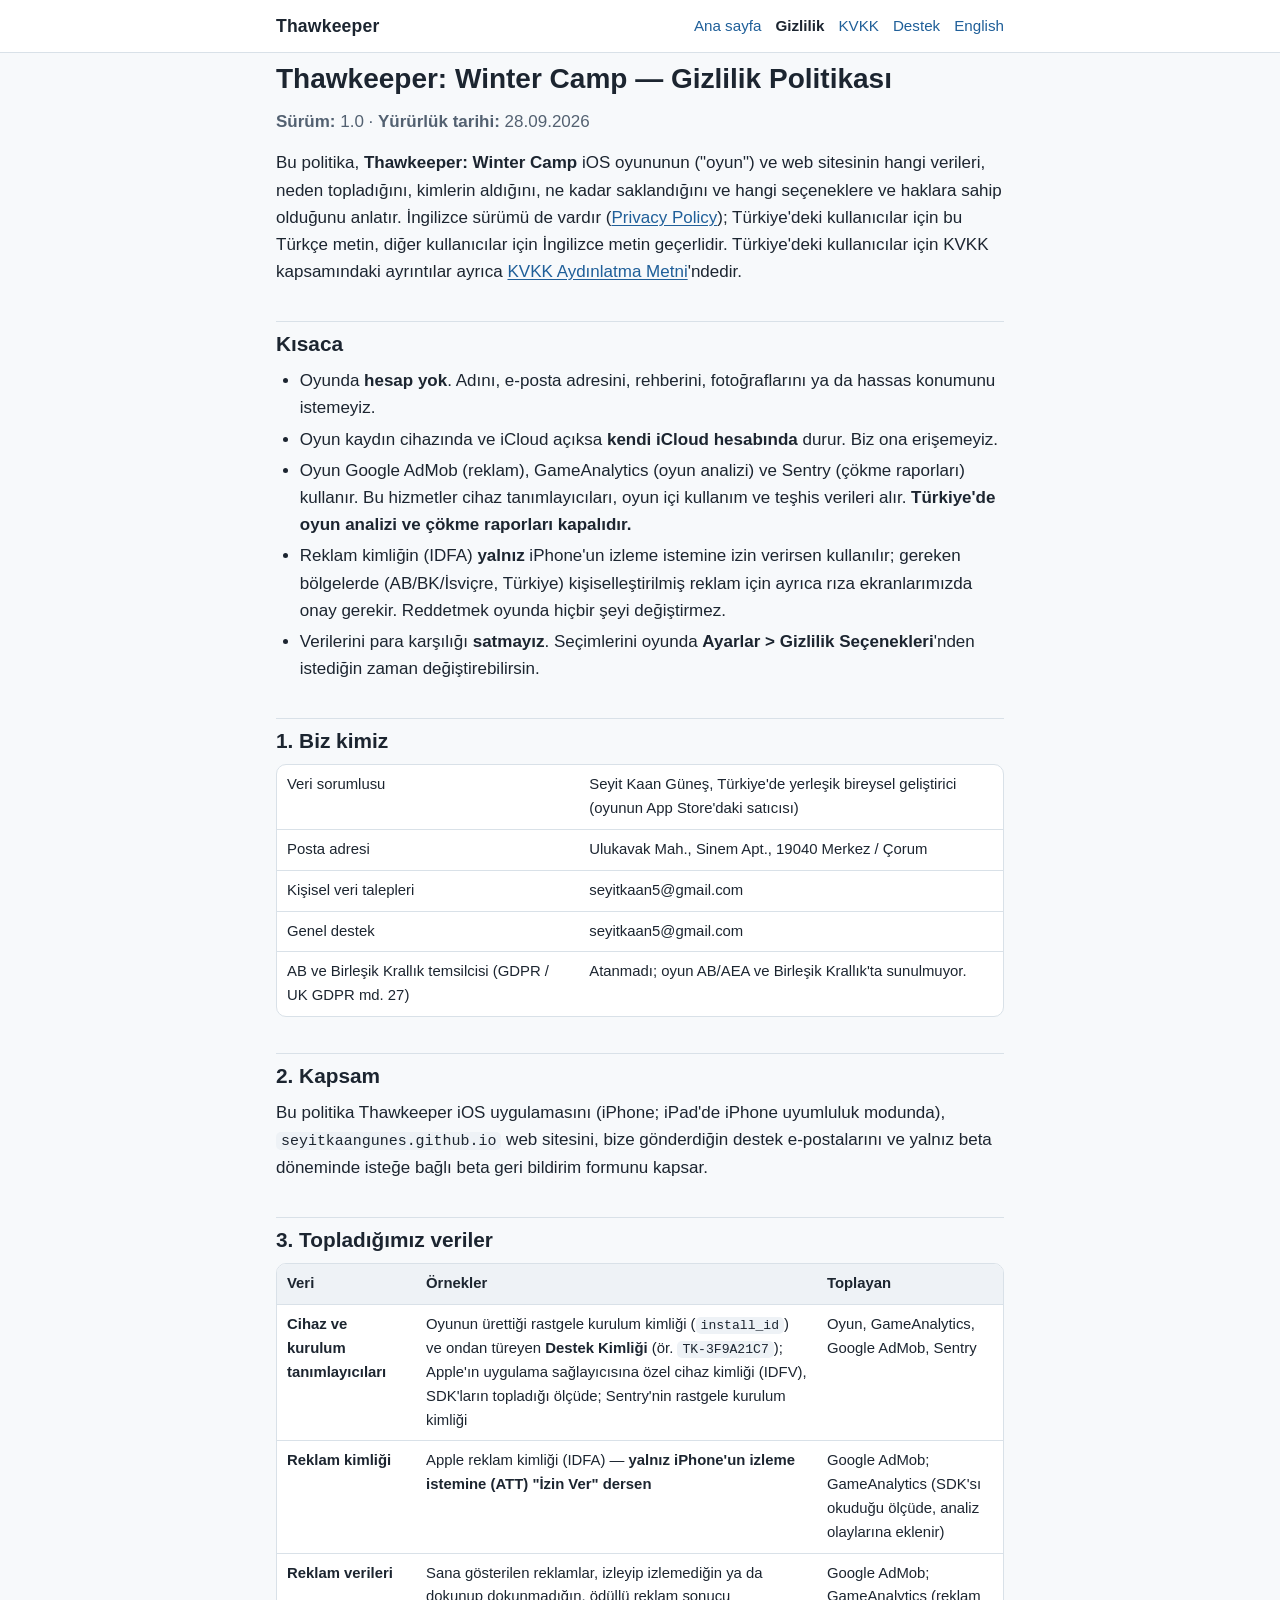
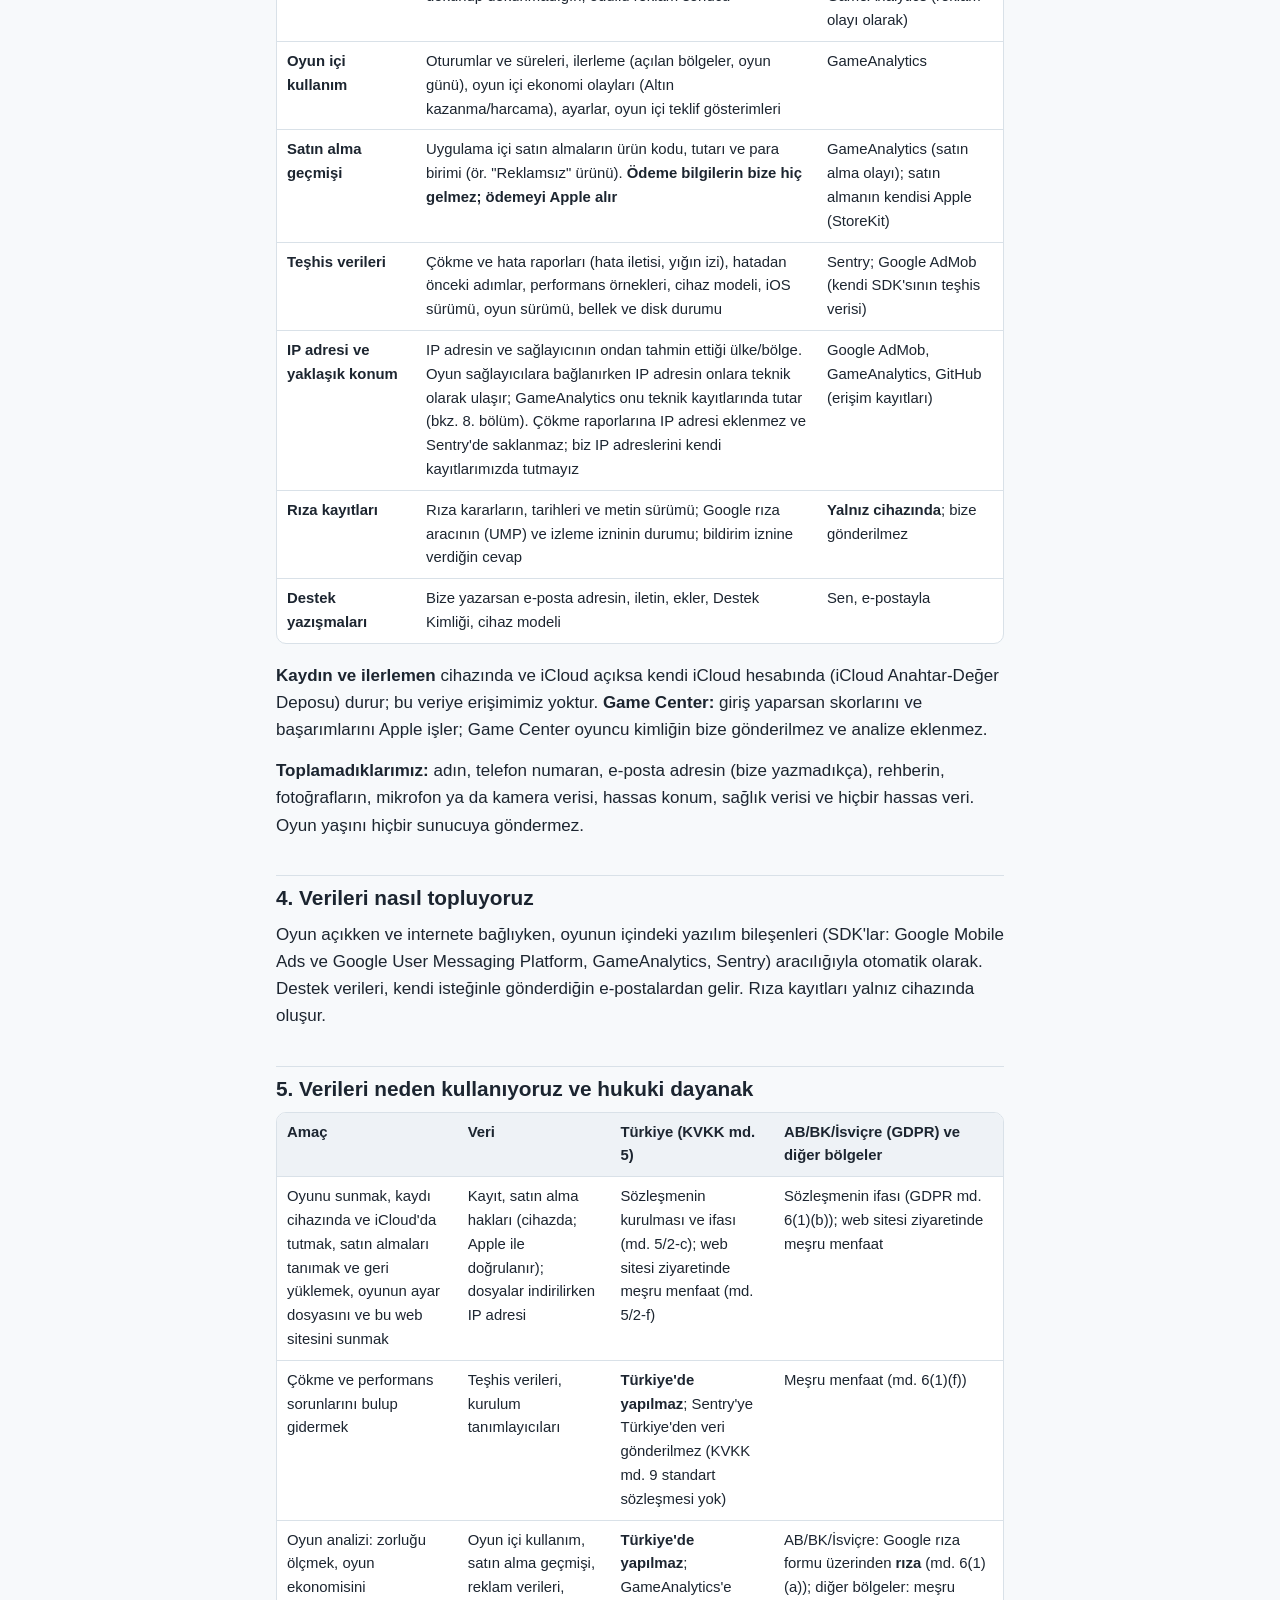
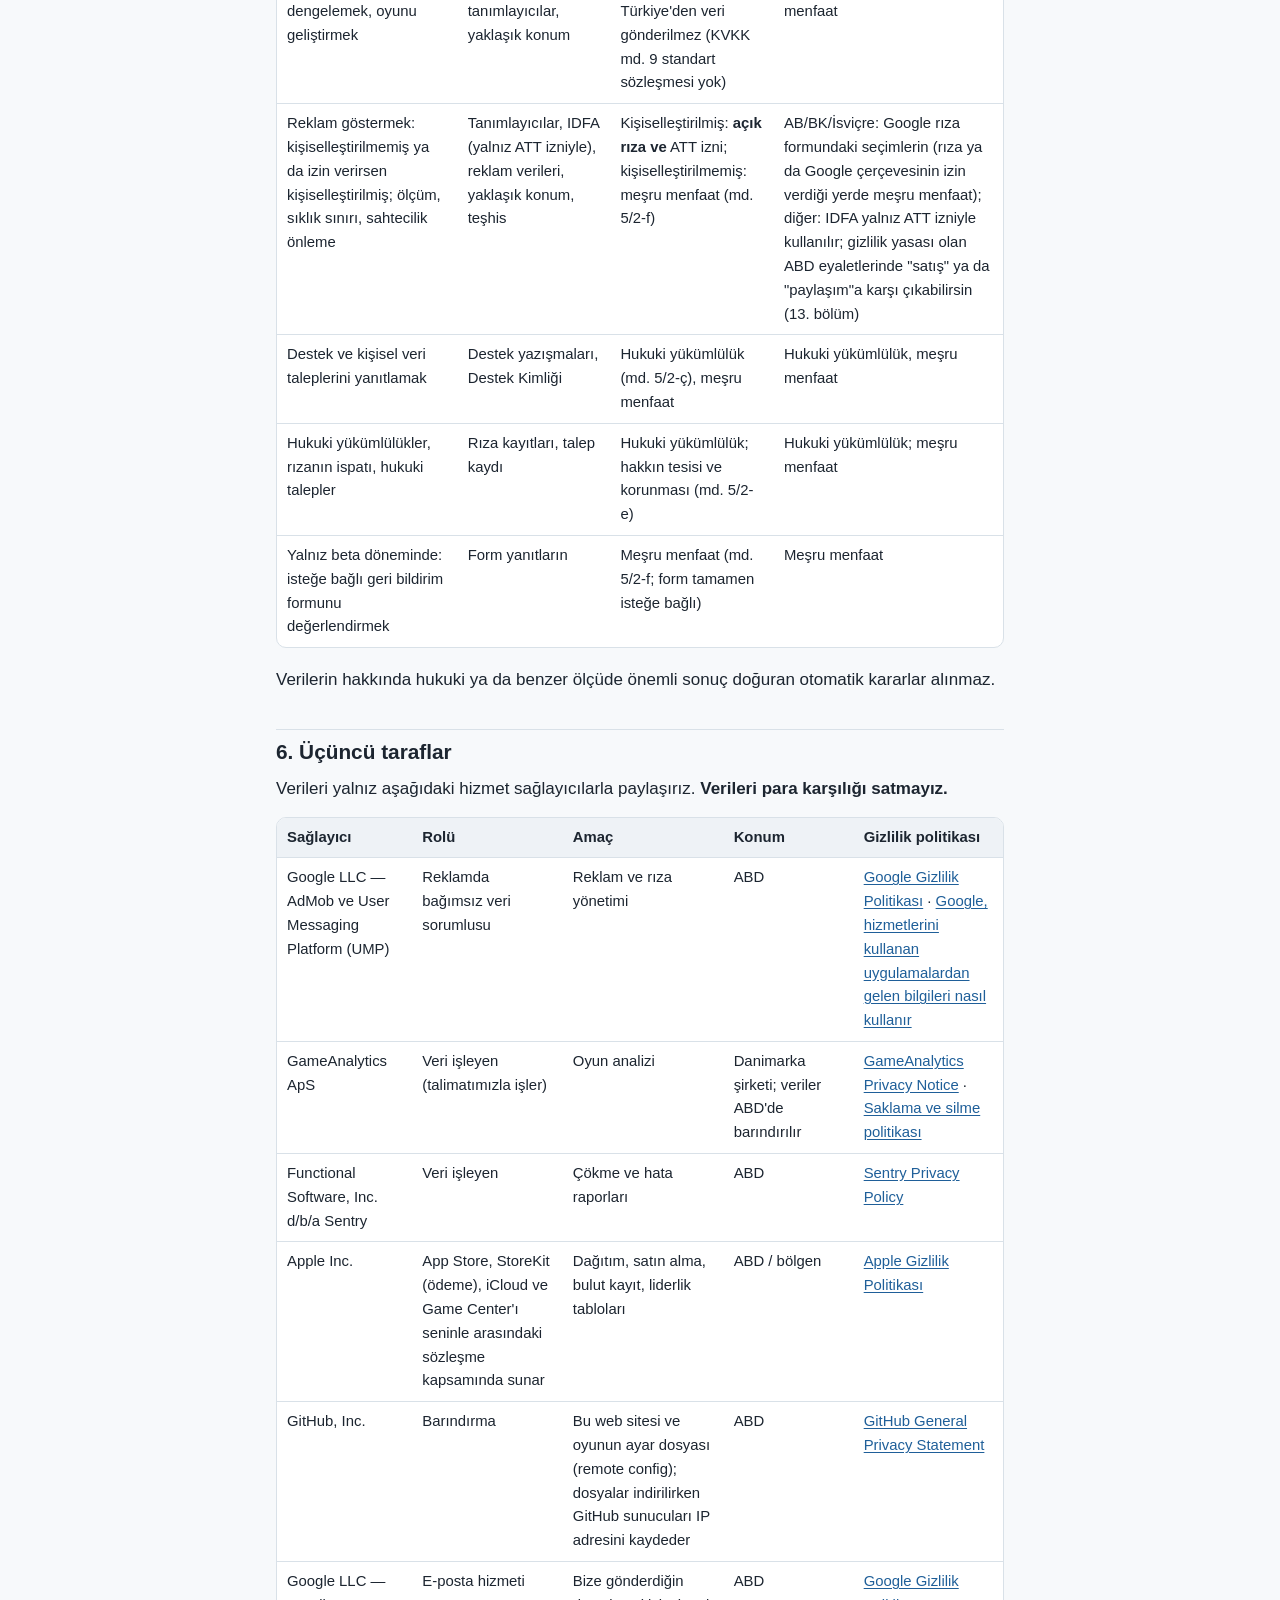
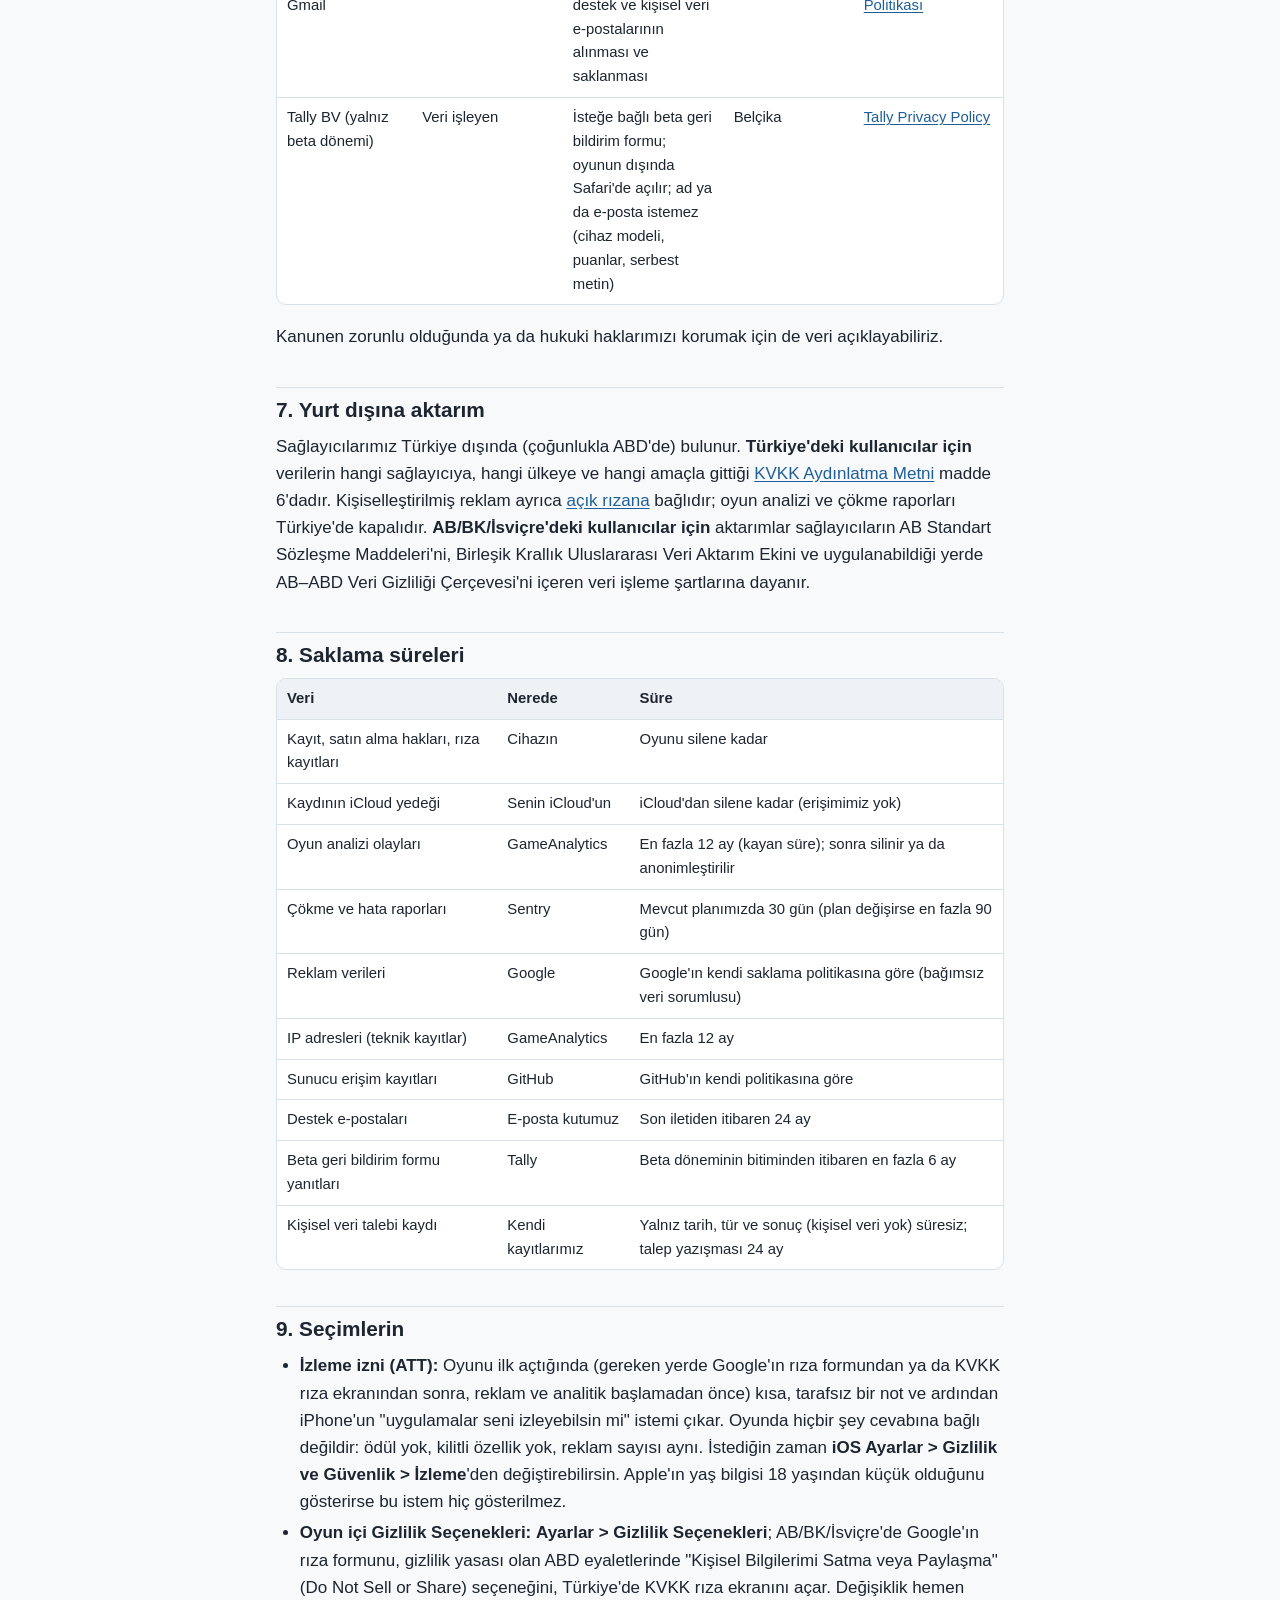
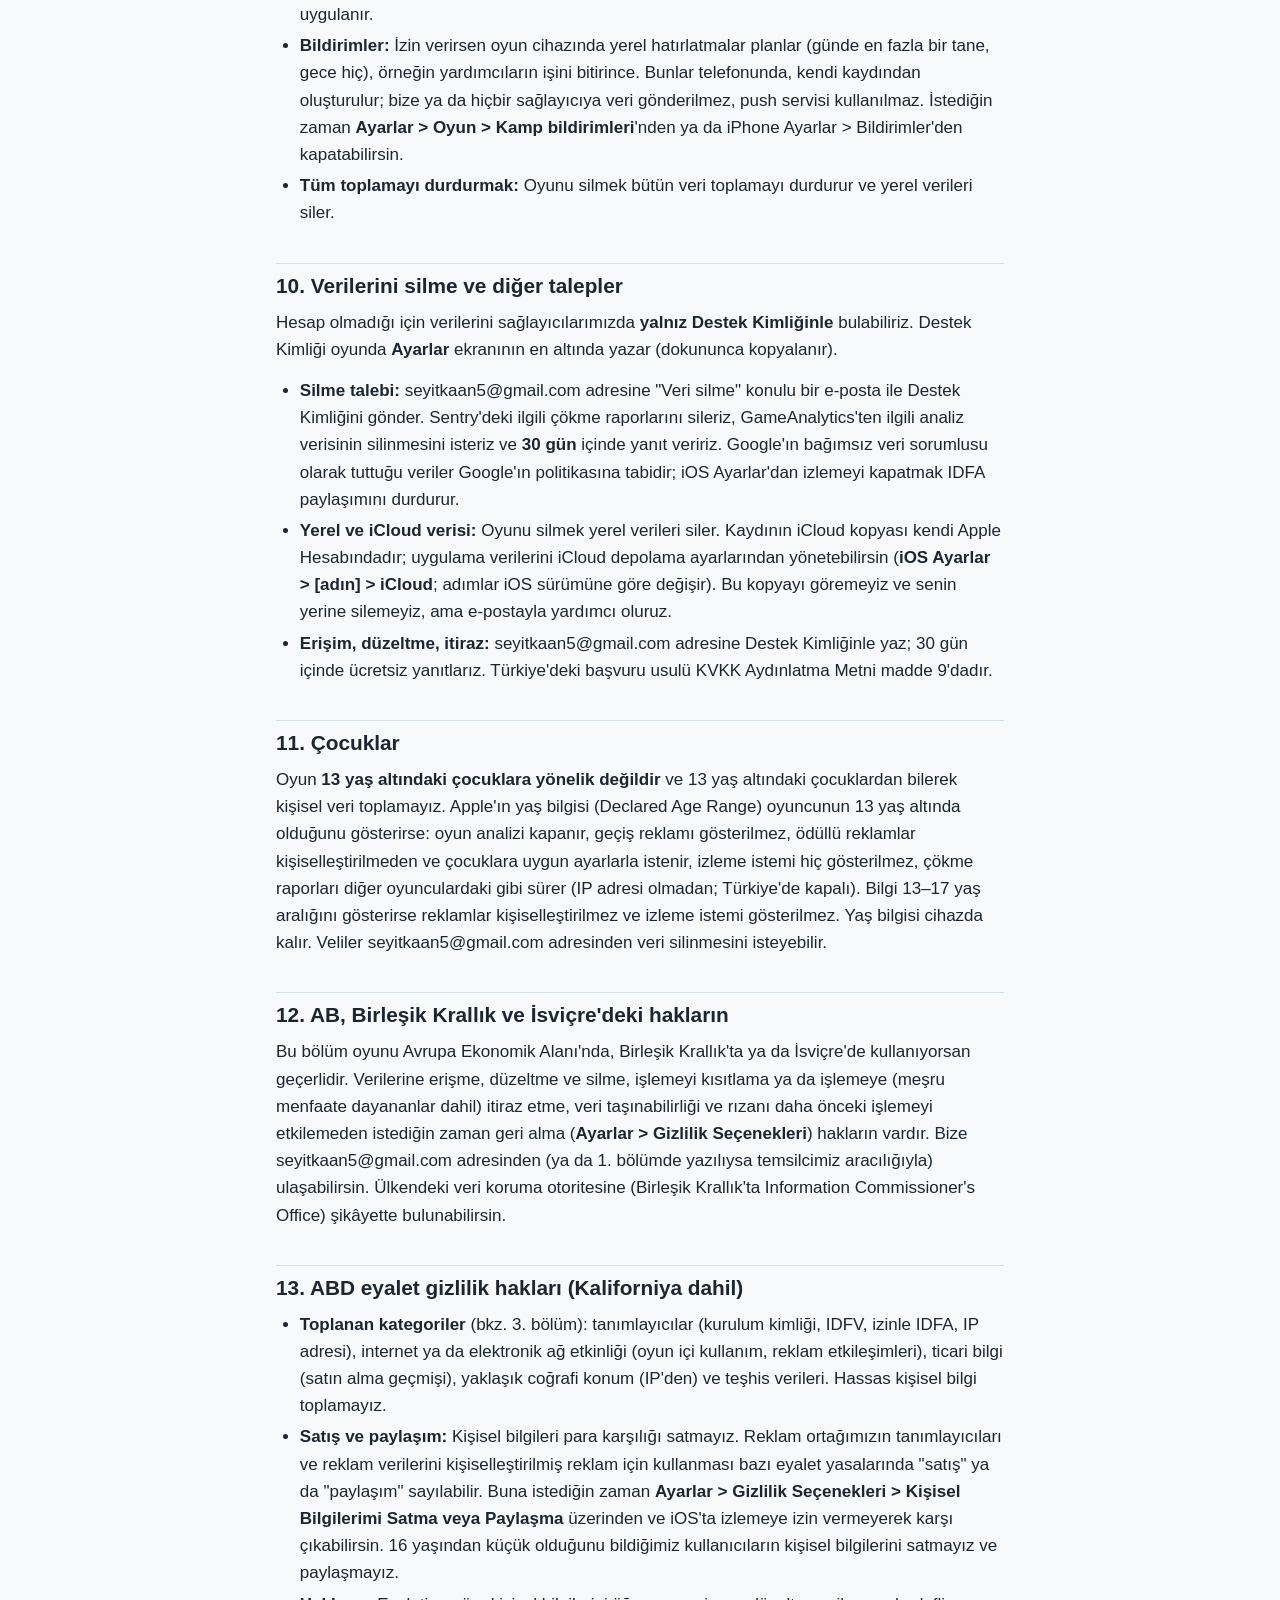
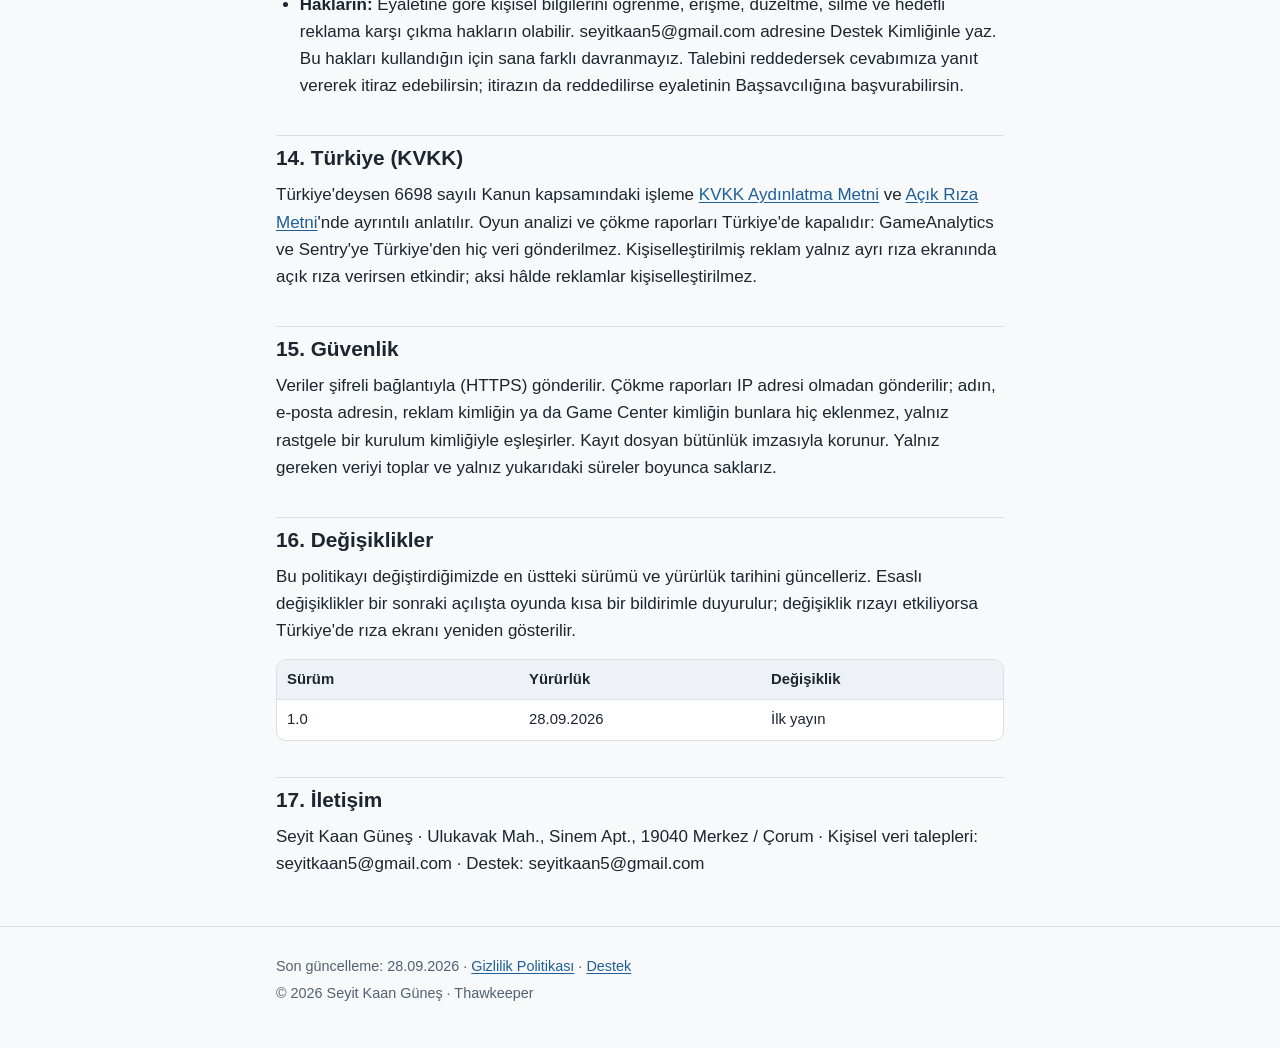
==== commit 7a425977: "Update gizlilik.html: local notifications line, current ATT wording" ====
--- a/gizlilik.html
+++ b/gizlilik.html
@@ -35,7 +35,7 @@
 <h2 id="2-kapsam">2. Kapsam</h2>
 <p>Bu politika Thawkeeper iOS uygulamasını (iPhone; iPad'de iPhone uyumluluk modunda), <code>seyitkaangunes.github.io</code> web sitesini, bize gönderdiğin destek e-postalarını ve yalnız beta döneminde isteğe bağlı beta geri bildirim formunu kapsar.</p>
 <h2 id="3-topladigimiz-veriler">3. Topladığımız veriler</h2>
-<div class="table-wrap"><table class="stack"><thead><tr><th scope="col">Veri</th><th scope="col">Örnekler</th><th scope="col">Toplayan</th></tr></thead><tbody><tr><td data-label="Veri"><strong>Cihaz ve kurulum tanımlayıcıları</strong></td><td data-label="Örnekler">Oyunun ürettiği rastgele kurulum kimliği (<code>install_id</code>) ve ondan türeyen <strong>Destek Kimliği</strong> (ör. <code>TK-3F9A21C7</code>); Apple'ın uygulama sağlayıcısına özel cihaz kimliği (IDFV), SDK'ların topladığı ölçüde; Sentry'nin rastgele kurulum kimliği</td><td data-label="Toplayan">Oyun, GameAnalytics, Google AdMob, Sentry</td></tr><tr><td data-label="Veri"><strong>Reklam kimliği</strong></td><td data-label="Örnekler">Apple reklam kimliği (IDFA) — <strong>yalnız iPhone'un izleme istemine (ATT) "İzin Ver" dersen</strong></td><td data-label="Toplayan">Google AdMob; GameAnalytics (SDK'sı okuduğu ölçüde, analiz olaylarına eklenir)</td></tr><tr><td data-label="Veri"><strong>Reklam verileri</strong></td><td data-label="Örnekler">Sana gösterilen reklamlar, izleyip izlemediğin ya da dokunup dokunmadığın, ödüllü reklam sonucu</td><td data-label="Toplayan">Google AdMob; GameAnalytics (reklam olayı olarak)</td></tr><tr><td data-label="Veri"><strong>Oyun içi kullanım</strong></td><td data-label="Örnekler">Oturumlar ve süreleri, ilerleme (açılan bölgeler, oyun günü), oyun içi ekonomi olayları (Altın kazanma/harcama), ayarlar, oyun içi teklif gösterimleri</td><td data-label="Toplayan">GameAnalytics</td></tr><tr><td data-label="Veri"><strong>Satın alma geçmişi</strong></td><td data-label="Örnekler">Uygulama içi satın almaların ürün kodu, tutarı ve para birimi (ör. "Reklamsız" ürünü). <strong>Ödeme bilgilerin bize hiç gelmez; ödemeyi Apple alır</strong></td><td data-label="Toplayan">GameAnalytics (satın alma olayı); satın almanın kendisi Apple (StoreKit)</td></tr><tr><td data-label="Veri"><strong>Teşhis verileri</strong></td><td data-label="Örnekler">Çökme ve hata raporları (hata iletisi, yığın izi), hatadan önceki adımlar, performans örnekleri, cihaz modeli, iOS sürümü, oyun sürümü, bellek ve disk durumu</td><td data-label="Toplayan">Sentry; Google AdMob (kendi SDK'sının teşhis verisi)</td></tr><tr><td data-label="Veri"><strong>IP adresi ve yaklaşık konum</strong></td><td data-label="Örnekler">IP adresin ve sağlayıcının ondan tahmin ettiği ülke/bölge. Oyun sağlayıcılara bağlanırken IP adresin onlara teknik olarak ulaşır; GameAnalytics onu teknik kayıtlarında tutar (bkz. 8. bölüm). Çökme raporlarına IP adresi eklenmez ve Sentry'de saklanmaz; biz IP adreslerini kendi kayıtlarımızda tutmayız</td><td data-label="Toplayan">Google AdMob, GameAnalytics, GitHub (erişim kayıtları)</td></tr><tr><td data-label="Veri"><strong>Rıza kayıtları</strong></td><td data-label="Örnekler">Rıza kararların, tarihleri ve metin sürümü; Google rıza aracının (UMP) ve izleme izninin durumu</td><td data-label="Toplayan"><strong>Yalnız cihazında</strong>; bize gönderilmez</td></tr><tr><td data-label="Veri"><strong>Destek yazışmaları</strong></td><td data-label="Örnekler">Bize yazarsan e-posta adresin, iletin, ekler, Destek Kimliği, cihaz modeli</td><td data-label="Toplayan">Sen, e-postayla</td></tr></tbody></table></div>
+<div class="table-wrap"><table class="stack"><thead><tr><th scope="col">Veri</th><th scope="col">Örnekler</th><th scope="col">Toplayan</th></tr></thead><tbody><tr><td data-label="Veri"><strong>Cihaz ve kurulum tanımlayıcıları</strong></td><td data-label="Örnekler">Oyunun ürettiği rastgele kurulum kimliği (<code>install_id</code>) ve ondan türeyen <strong>Destek Kimliği</strong> (ör. <code>TK-3F9A21C7</code>); Apple'ın uygulama sağlayıcısına özel cihaz kimliği (IDFV), SDK'ların topladığı ölçüde; Sentry'nin rastgele kurulum kimliği</td><td data-label="Toplayan">Oyun, GameAnalytics, Google AdMob, Sentry</td></tr><tr><td data-label="Veri"><strong>Reklam kimliği</strong></td><td data-label="Örnekler">Apple reklam kimliği (IDFA) — <strong>yalnız iPhone'un izleme istemine (ATT) "İzin Ver" dersen</strong></td><td data-label="Toplayan">Google AdMob; GameAnalytics (SDK'sı okuduğu ölçüde, analiz olaylarına eklenir)</td></tr><tr><td data-label="Veri"><strong>Reklam verileri</strong></td><td data-label="Örnekler">Sana gösterilen reklamlar, izleyip izlemediğin ya da dokunup dokunmadığın, ödüllü reklam sonucu</td><td data-label="Toplayan">Google AdMob; GameAnalytics (reklam olayı olarak)</td></tr><tr><td data-label="Veri"><strong>Oyun içi kullanım</strong></td><td data-label="Örnekler">Oturumlar ve süreleri, ilerleme (açılan bölgeler, oyun günü), oyun içi ekonomi olayları (Altın kazanma/harcama), ayarlar, oyun içi teklif gösterimleri</td><td data-label="Toplayan">GameAnalytics</td></tr><tr><td data-label="Veri"><strong>Satın alma geçmişi</strong></td><td data-label="Örnekler">Uygulama içi satın almaların ürün kodu, tutarı ve para birimi (ör. "Reklamsız" ürünü). <strong>Ödeme bilgilerin bize hiç gelmez; ödemeyi Apple alır</strong></td><td data-label="Toplayan">GameAnalytics (satın alma olayı); satın almanın kendisi Apple (StoreKit)</td></tr><tr><td data-label="Veri"><strong>Teşhis verileri</strong></td><td data-label="Örnekler">Çökme ve hata raporları (hata iletisi, yığın izi), hatadan önceki adımlar, performans örnekleri, cihaz modeli, iOS sürümü, oyun sürümü, bellek ve disk durumu</td><td data-label="Toplayan">Sentry; Google AdMob (kendi SDK'sının teşhis verisi)</td></tr><tr><td data-label="Veri"><strong>IP adresi ve yaklaşık konum</strong></td><td data-label="Örnekler">IP adresin ve sağlayıcının ondan tahmin ettiği ülke/bölge. Oyun sağlayıcılara bağlanırken IP adresin onlara teknik olarak ulaşır; GameAnalytics onu teknik kayıtlarında tutar (bkz. 8. bölüm). Çökme raporlarına IP adresi eklenmez ve Sentry'de saklanmaz; biz IP adreslerini kendi kayıtlarımızda tutmayız</td><td data-label="Toplayan">Google AdMob, GameAnalytics, GitHub (erişim kayıtları)</td></tr><tr><td data-label="Veri"><strong>Rıza kayıtları</strong></td><td data-label="Örnekler">Rıza kararların, tarihleri ve metin sürümü; Google rıza aracının (UMP) ve izleme izninin durumu; bildirim iznine verdiğin cevap</td><td data-label="Toplayan"><strong>Yalnız cihazında</strong>; bize gönderilmez</td></tr><tr><td data-label="Veri"><strong>Destek yazışmaları</strong></td><td data-label="Örnekler">Bize yazarsan e-posta adresin, iletin, ekler, Destek Kimliği, cihaz modeli</td><td data-label="Toplayan">Sen, e-postayla</td></tr></tbody></table></div>
 <p><strong>Kaydın ve ilerlemen</strong> cihazında ve iCloud açıksa kendi iCloud hesabında (iCloud Anahtar-Değer Deposu) durur; bu veriye erişimimiz yoktur. <strong>Game Center:</strong> giriş yaparsan skorlarını ve başarımlarını Apple işler; Game Center oyuncu kimliğin bize gönderilmez ve analize eklenmez.</p>
 <p><strong>Toplamadıklarımız:</strong> adın, telefon numaran, e-posta adresin (bize yazmadıkça), rehberin, fotoğrafların, mikrofon ya da kamera verisi, hassas konum, sağlık verisi ve hiçbir hassas veri. Oyun yaşını hiçbir sunucuya göndermez.</p>
 <h2 id="4-verileri-nasil-topluyoruz">4. Verileri nasıl topluyoruz</h2>
@@ -52,7 +52,7 @@
 <h2 id="8-saklama-sureleri">8. Saklama süreleri</h2>
 <div class="table-wrap"><table class="stack"><thead><tr><th scope="col">Veri</th><th scope="col">Nerede</th><th scope="col">Süre</th></tr></thead><tbody><tr><td data-label="Veri">Kayıt, satın alma hakları, rıza kayıtları</td><td data-label="Nerede">Cihazın</td><td data-label="Süre">Oyunu silene kadar</td></tr><tr><td data-label="Veri">Kaydının iCloud yedeği</td><td data-label="Nerede">Senin iCloud'un</td><td data-label="Süre">iCloud'dan silene kadar (erişimimiz yok)</td></tr><tr><td data-label="Veri">Oyun analizi olayları</td><td data-label="Nerede">GameAnalytics</td><td data-label="Süre">En fazla 12 ay (kayan süre); sonra silinir ya da anonimleştirilir</td></tr><tr><td data-label="Veri">Çökme ve hata raporları</td><td data-label="Nerede">Sentry</td><td data-label="Süre">Mevcut planımızda 30 gün (plan değişirse en fazla 90 gün)</td></tr><tr><td data-label="Veri">Reklam verileri</td><td data-label="Nerede">Google</td><td data-label="Süre">Google'ın kendi saklama politikasına göre (bağımsız veri sorumlusu)</td></tr><tr><td data-label="Veri">IP adresleri (teknik kayıtlar)</td><td data-label="Nerede">GameAnalytics</td><td data-label="Süre">En fazla 12 ay</td></tr><tr><td data-label="Veri">Sunucu erişim kayıtları</td><td data-label="Nerede">GitHub</td><td data-label="Süre">GitHub'ın kendi politikasına göre</td></tr><tr><td data-label="Veri">Destek e-postaları</td><td data-label="Nerede">E-posta kutumuz</td><td data-label="Süre">Son iletiden itibaren 24 ay</td></tr><tr><td data-label="Veri">Beta geri bildirim formu yanıtları</td><td data-label="Nerede">Tally</td><td data-label="Süre">Beta döneminin bitiminden itibaren en fazla 6 ay</td></tr><tr><td data-label="Veri">Kişisel veri talebi kaydı</td><td data-label="Nerede">Kendi kayıtlarımız</td><td data-label="Süre">Yalnız tarih, tür ve sonuç (kişisel veri yok) süresiz; talep yazışması 24 ay</td></tr></tbody></table></div>
 <h2 id="9-secimlerin">9. Seçimlerin</h2>
-<ul><li><strong>İzleme izni (ATT):</strong> Oyunun 2. gününde kısa, tarafsız bir not ve ardından iPhone'un "uygulamalar seni izleyebilsin mi" istemi çıkar. Oyunda hiçbir şey cevabına bağlı değildir: ödül yok, kilitli özellik yok, reklam sayısı aynı. İstediğin zaman <strong>iOS Ayarlar &gt; Gizlilik ve Güvenlik &gt; İzleme</strong>'den değiştirebilirsin. Apple'ın yaş bilgisi 18 yaşından küçük olduğunu gösterirse bu istem hiç gösterilmez.</li><li><strong>Oyun içi Gizlilik Seçenekleri:</strong> <strong>Ayarlar &gt; Gizlilik Seçenekleri</strong>; AB/BK/İsviçre'de Google'ın rıza formunu, gizlilik yasası olan ABD eyaletlerinde "Kişisel Bilgilerimi Satma veya Paylaşma" (Do Not Sell or Share) seçeneğini, Türkiye'de KVKK rıza ekranını açar. Değişiklik hemen uygulanır.</li><li><strong>Tüm toplamayı durdurmak:</strong> Oyunu silmek bütün veri toplamayı durdurur ve yerel verileri siler.</li></ul>
+<ul><li><strong>İzleme izni (ATT):</strong> Oyunu ilk açtığında (gereken yerde Google'ın rıza formundan ya da KVKK rıza ekranından sonra, reklam ve analitik başlamadan önce) kısa, tarafsız bir not ve ardından iPhone'un "uygulamalar seni izleyebilsin mi" istemi çıkar. Oyunda hiçbir şey cevabına bağlı değildir: ödül yok, kilitli özellik yok, reklam sayısı aynı. İstediğin zaman <strong>iOS Ayarlar &gt; Gizlilik ve Güvenlik &gt; İzleme</strong>'den değiştirebilirsin. Apple'ın yaş bilgisi 18 yaşından küçük olduğunu gösterirse bu istem hiç gösterilmez.</li><li><strong>Oyun içi Gizlilik Seçenekleri:</strong> <strong>Ayarlar &gt; Gizlilik Seçenekleri</strong>; AB/BK/İsviçre'de Google'ın rıza formunu, gizlilik yasası olan ABD eyaletlerinde "Kişisel Bilgilerimi Satma veya Paylaşma" (Do Not Sell or Share) seçeneğini, Türkiye'de KVKK rıza ekranını açar. Değişiklik hemen uygulanır.</li><li><strong>Bildirimler:</strong> İzin verirsen oyun cihazında yerel hatırlatmalar planlar (günde en fazla bir tane, gece hiç), örneğin yardımcıların işini bitirince. Bunlar telefonunda, kendi kaydından oluşturulur; bize ya da hiçbir sağlayıcıya veri gönderilmez, push servisi kullanılmaz. İstediğin zaman <strong>Ayarlar &gt; Oyun &gt; Kamp bildirimleri</strong>'nden ya da iPhone Ayarlar &gt; Bildirimler'den kapatabilirsin.</li><li><strong>Tüm toplamayı durdurmak:</strong> Oyunu silmek bütün veri toplamayı durdurur ve yerel verileri siler.</li></ul>
 <h2 id="10-verilerini-silme-ve-diger-talepler">10. Verilerini silme ve diğer talepler</h2>
 <p>Hesap olmadığı için verilerini sağlayıcılarımızda <strong>yalnız Destek Kimliğinle</strong> bulabiliriz. Destek Kimliği oyunda <strong>Ayarlar</strong> ekranının en altında yazar (dokununca kopyalanır).</p>
 <ul><li><strong>Silme talebi:</strong> seyitkaan5@gmail.com adresine "Veri silme" konulu bir e-posta ile Destek Kimliğini gönder. Sentry'deki ilgili çökme raporlarını sileriz, GameAnalytics'ten ilgili analiz verisinin silinmesini isteriz ve <strong>30 gün</strong> içinde yanıt veririz. Google'ın bağımsız veri sorumlusu olarak tuttuğu veriler Google'ın politikasına tabidir; iOS Ayarlar'dan izlemeyi kapatmak IDFA paylaşımını durdurur.</li><li><strong>Yerel ve iCloud verisi:</strong> Oyunu silmek yerel verileri siler. Kaydının iCloud kopyası kendi Apple Hesabındadır; uygulama verilerini iCloud depolama ayarlarından yönetebilirsin (<strong>iOS Ayarlar &gt; [adın] &gt; iCloud</strong>; adımlar iOS sürümüne göre değişir). Bu kopyayı göremeyiz ve senin yerine silemeyiz, ama e-postayla yardımcı oluruz.</li><li><strong>Erişim, düzeltme, itiraz:</strong> seyitkaan5@gmail.com adresine Destek Kimliğinle yaz; 30 gün içinde ücretsiz yanıtlarız. Türkiye'deki başvuru usulü KVKK Aydınlatma Metni madde 9'dadır.</li></ul>
